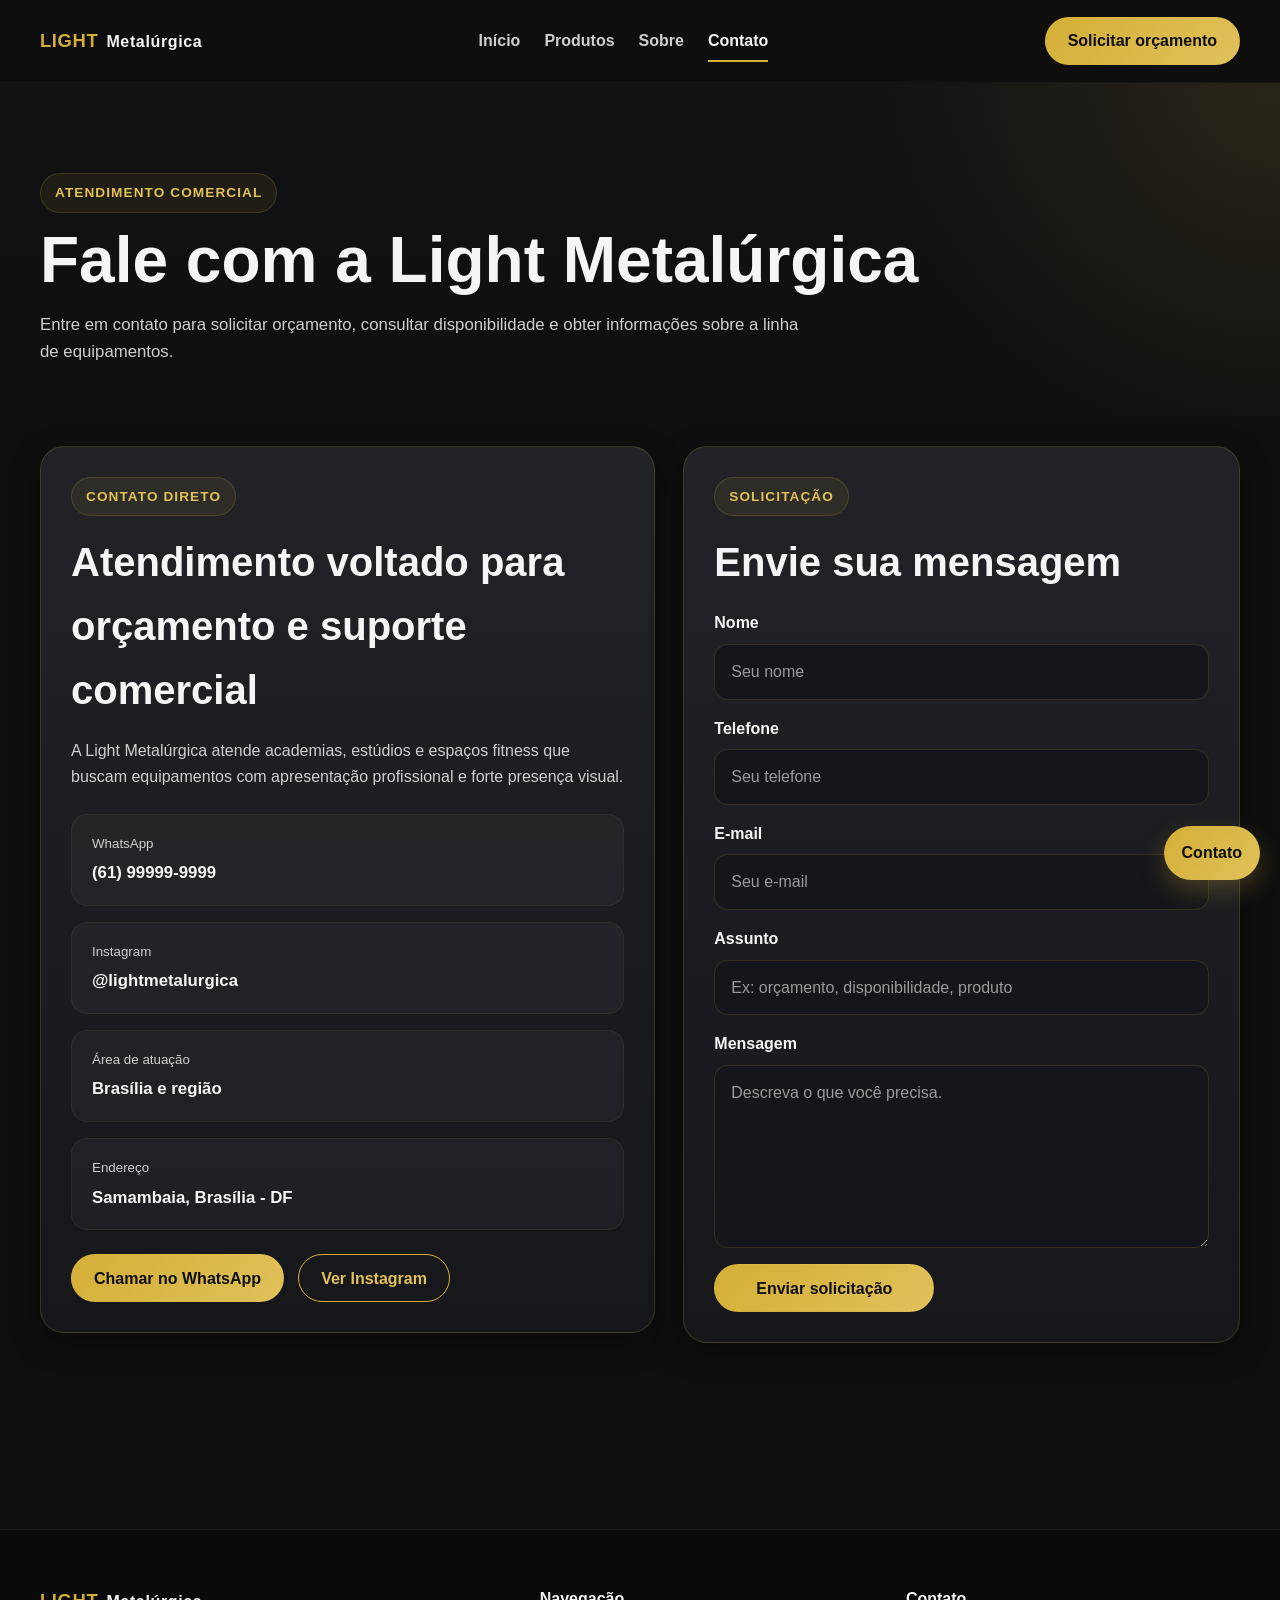
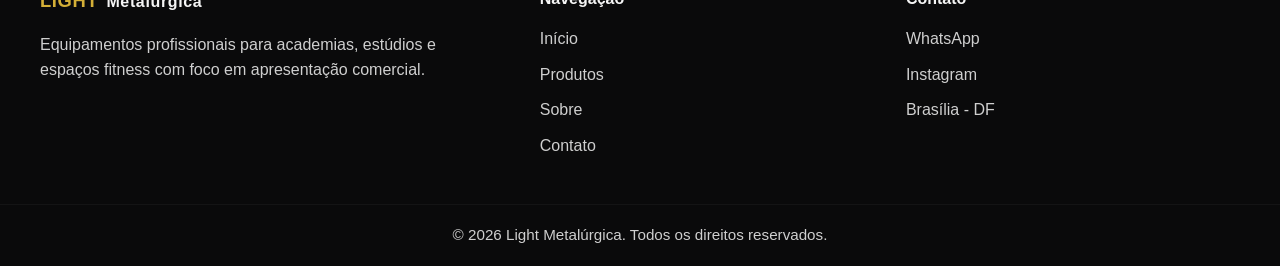
==== contato.html @ ae097895 "Add files via upload" ====
<!DOCTYPE html>
<html lang="pt-BR">
<head>
  <meta charset="UTF-8" />
  <meta name="viewport" content="width=device-width, initial-scale=1.0" />
  <meta
    name="description"
    content="Entre em contato com a Light Metalúrgica para solicitar orçamento, consultar disponibilidade e conhecer nossa linha de equipamentos."
  />
  <title>Contato | Light Metalúrgica</title>

  <link rel="stylesheet" href="./css/style.css" />
  <link rel="stylesheet" href="./css/contato.css" />
</head>
<body>
  <header class="header" id="header">
    <div class="container header-container">
      <a href="index.html" class="logo">
        <span class="logo-mark">LIGHT</span>
        <span class="logo-text">Metalúrgica</span>
      </a>

      <nav class="nav" id="nav">
        <a href="index.html" class="nav-link">Início</a>
        <a href="produtos.html" class="nav-link">Produtos</a>
        <a href="sobre.html" class="nav-link">Sobre</a>
        <a href="contato.html" class="nav-link active">Contato</a>
      </nav>

      <a href="contato.html" class="btn btn-gold header-cta">Solicitar orçamento</a>

      <button class="menu-toggle" id="menuToggle" aria-label="Abrir menu">
        <span></span>
        <span></span>
        <span></span>
      </button>
    </div>
  </header>

  <main>
    <section class="contact-hero">
      <div class="container">
        <span class="section-badge">Atendimento comercial</span>
        <h1>Fale com a Light Metalúrgica</h1>
        <p>
          Entre em contato para solicitar orçamento, consultar disponibilidade
          e obter informações sobre a linha de equipamentos.
        </p>
      </div>
    </section>

    <section class="contact-section">
      <div class="container contact-grid">
        <div class="contact-info-box">
          <span class="section-badge">Contato direto</span>
          <h2>Atendimento voltado para orçamento e suporte comercial</h2>
          <p>
            A Light Metalúrgica atende academias, estúdios e espaços fitness
            que buscam equipamentos com apresentação profissional e forte presença visual.
          </p>

          <div class="contact-cards">
            <div class="contact-card">
              <small>WhatsApp</small>
              <strong>(61) 99999-9999</strong>
            </div>

            <div class="contact-card">
              <small>Instagram</small>
              <strong>@lightmetalurgica</strong>
            </div>

            <div class="contact-card">
              <small>Área de atuação</small>
              <strong>Brasília e região</strong>
            </div>

            <div class="contact-card">
              <small>Endereço</small>
              <strong>Samambaia, Brasília - DF</strong>
            </div>
          </div>

          <div class="contact-info-actions">
            <a
              href="https://wa.me/5561999999999?text=Olá! Gostaria de solicitar um orçamento."
              target="_blank"
              rel="noopener noreferrer"
              class="btn btn-gold"
            >
              Chamar no WhatsApp
            </a>

            <a
              href="https://www.instagram.com/lightmetalurgica/"
              target="_blank"
              rel="noopener noreferrer"
              class="btn btn-outline"
            >
              Ver Instagram
            </a>
          </div>
        </div>

        <div class="contact-form-box">
          <span class="section-badge">Solicitação</span>
          <h2>Envie sua mensagem</h2>

          <form action="https://formspree.io/f/mdawdeyb" method="POST" class="contact-form">
            <div class="form-row">
              <label for="nome">Nome</label>
              <input type="text" id="nome" name="nome" placeholder="Seu nome" required />
            </div>

            <div class="form-row">
              <label for="telefone">Telefone</label>
              <input type="text" id="telefone" name="telefone" placeholder="Seu telefone" />
            </div>

            <div class="form-row">
              <label for="email">E-mail</label>
              <input type="email" id="email" name="email" placeholder="Seu e-mail" required />
            </div>

            <div class="form-row">
              <label for="assunto">Assunto</label>
              <input type="text" id="assunto" name="assunto" placeholder="Ex: orçamento, disponibilidade, produto" />
            </div>

            <div class="form-row">
              <label for="mensagem">Mensagem</label>
              <textarea
                id="mensagem"
                name="mensagem"
                rows="6"
                placeholder="Descreva o que você precisa."
                required
              ></textarea>
            </div>

            <button type="submit" class="btn btn-gold form-submit">
              Enviar solicitação
            </button>
          </form>
        </div>
      </div>
    </section>
  </main>

  <footer class="footer">
    <div class="container footer-container">
      <div class="footer-brand">
        <a href="index.html" class="logo footer-logo">
          <span class="logo-mark">LIGHT</span>
          <span class="logo-text">Metalúrgica</span>
        </a>
        <p>
          Equipamentos profissionais para academias, estúdios e espaços fitness com foco em apresentação comercial.
        </p>
      </div>

      <div class="footer-column">
        <h4>Navegação</h4>
        <a href="index.html">Início</a>
        <a href="produtos.html">Produtos</a>
        <a href="sobre.html">Sobre</a>
        <a href="contato.html">Contato</a>
      </div>

      <div class="footer-column">
        <h4>Contato</h4>
        <a href="#">WhatsApp</a>
        <a href="#">Instagram</a>
        <a href="#">Brasília - DF</a>
      </div>
    </div>

    <div class="footer-bottom">
      <p>© 2026 Light Metalúrgica. Todos os direitos reservados.</p>
    </div>
  </footer>

  <a
    href="https://wa.me/5561999999999?text=Olá! Gostaria de solicitar um orçamento."
    class="whatsapp-float"
    target="_blank"
    rel="noopener noreferrer"
    aria-label="Entrar em contato"
  >
    Contato
  </a>

  <script src="./js/script.js"></script>
</body>
</html>
---- css/style.css ----
/* =========================================
   LIGHT METALÚRGICA — STYLE.CSS
   ========================================= */

/* ---------- RESET ---------- */
* {
  margin: 0;
  padding: 0;
  box-sizing: border-box;
}

html {
  scroll-behavior: smooth;
}

body {
  font-family: Arial, Helvetica, sans-serif;
  background: #0f0f10;
  color: #f5f5f5;
  line-height: 1.6;
}

img {
  max-width: 100%;
  display: block;
}

button,
input,
textarea,
select {
  font: inherit;
}

a {
  text-decoration: none;
  color: inherit;
}

ul {
  list-style: none;
}

/* ---------- VARIÁVEIS ---------- */
:root {
  --gold: #d4af37;
  --gold-soft: #e0c15a;
  --gold-dark: #8c6a16;

  --black: #0f0f10;
  --black-soft: #17181b;
  --gray-dark: #232428;
  --gray-medium: #3c3f46;
  --gray-light: #cfcfcf;
  --white-soft: #f5f5f5;

  --border: rgba(212, 175, 55, 0.18);
  --shadow: 0 10px 30px rgba(0, 0, 0, 0.35);

  --radius-sm: 12px;
  --radius-md: 18px;
  --radius-lg: 24px;

  --container: 1200px;
  --transition: 0.3s ease;
}

/* ---------- UTILITÁRIOS ---------- */
.container {
  width: min(100% - 32px, var(--container));
  margin: 0 auto;
}

.section-heading {
  max-width: 720px;
  margin-bottom: 48px;
}

.section-heading h2 {
  font-size: clamp(2rem, 4vw, 3rem);
  line-height: 1.15;
  margin-bottom: 16px;
  color: var(--white-soft);
}

.section-heading p {
  color: var(--gray-light);
  font-size: 1rem;
}

.section-badge {
  display: inline-block;
  margin-bottom: 14px;
  padding: 8px 14px;
  border: 1px solid var(--border);
  border-radius: 999px;
  background: rgba(212, 175, 55, 0.08);
  color: var(--gold-soft);
  font-size: 0.85rem;
  font-weight: 700;
  letter-spacing: 0.08em;
  text-transform: uppercase;
}

.section-center {
  margin-top: 36px;
  text-align: center;
}

/* ---------- BOTÕES ---------- */
.btn {
  display: inline-flex;
  align-items: center;
  justify-content: center;
  min-height: 48px;
  padding: 0 22px;
  border-radius: 999px;
  font-weight: 700;
  transition: var(--transition);
  cursor: pointer;
  border: 1px solid transparent;
}

.btn-gold {
  background: linear-gradient(135deg, var(--gold), var(--gold-soft));
  color: var(--black);
}

.btn-gold:hover {
  transform: translateY(-2px);
  box-shadow: 0 10px 24px rgba(212, 175, 55, 0.25);
}

.btn-outline {
  border-color: var(--gold);
  color: var(--gold-soft);
  background: transparent;
}

.btn-outline:hover {
  background: rgba(212, 175, 55, 0.08);
  transform: translateY(-2px);
}

.text-link {
  color: var(--gold-soft);
  font-weight: 700;
  transition: var(--transition);
}

.text-link:hover {
  color: var(--gold);
}

/* ---------- HEADER ---------- */
.header {
  position: sticky;
  top: 0;
  z-index: 1000;
  background: rgba(15, 15, 16, 0.92);
  backdrop-filter: blur(10px);
  border-bottom: 1px solid rgba(255, 255, 255, 0.04);
}

.header.scrolled {
  box-shadow: var(--shadow);
}

.header-container {
  display: flex;
  align-items: center;
  justify-content: space-between;
  min-height: 82px;
  gap: 24px;
}

.logo {
  display: inline-flex;
  align-items: baseline;
  gap: 8px;
  font-weight: 800;
  letter-spacing: 0.04em;
}

.logo-mark {
  color: var(--gold);
  font-size: 1.15rem;
}

.logo-text {
  color: var(--white-soft);
  font-size: 1rem;
}

.nav {
  display: flex;
  align-items: center;
  gap: 24px;
}

.nav-link {
  position: relative;
  color: var(--gray-light);
  font-weight: 600;
  transition: var(--transition);
}

.nav-link:hover,
.nav-link.active {
  color: var(--white-soft);
}

.nav-link::after {
  content: "";
  position: absolute;
  left: 0;
  bottom: -8px;
  width: 0;
  height: 2px;
  background: var(--gold);
  transition: var(--transition);
}

.nav-link:hover::after,
.nav-link.active::after {
  width: 100%;
}

.header-cta {
  white-space: nowrap;
}

.menu-toggle {
  display: none;
  width: 48px;
  height: 48px;
  border: 1px solid var(--border);
  border-radius: 12px;
  background: transparent;
  cursor: pointer;
}

.menu-toggle span {
  display: block;
  width: 22px;
  height: 2px;
  background: var(--white-soft);
  margin: 5px auto;
  transition: var(--transition);
}

/* ---------- CARDS GERAIS ---------- */
.info-card,
.product-preview-card,
.about-preview-box,
.cta-box {
  border: 1px solid var(--border);
  background: linear-gradient(180deg, rgba(35, 36, 40, 0.96), rgba(23, 24, 27, 0.96));
  box-shadow: var(--shadow);
}

/* ---------- FOOTER ---------- */
.footer {
  margin-top: 96px;
  border-top: 1px solid rgba(255, 255, 255, 0.06);
  background: #0a0a0b;
}

.footer-container {
  padding: 56px 0 36px;
  display: grid;
  grid-template-columns: 1.4fr 1fr 1fr;
  gap: 32px;
}

.footer-brand p {
  margin-top: 16px;
  max-width: 420px;
  color: var(--gray-light);
}

.footer-column h4 {
  margin-bottom: 14px;
  color: var(--white-soft);
}

.footer-column a {
  display: block;
  margin-bottom: 10px;
  color: var(--gray-light);
  transition: var(--transition);
}

.footer-column a:hover {
  color: var(--gold-soft);
}

.footer-bottom {
  padding: 18px 16px;
  border-top: 1px solid rgba(255, 255, 255, 0.04);
  text-align: center;
  color: var(--gray-light);
  font-size: 0.95rem;
}

/* ---------- BOTÃO FLUTUANTE ---------- */
.whatsapp-float {
  position: fixed;
  right: 20px;
  bottom: 20px;
  z-index: 999;
  padding: 14px 18px;
  border-radius: 999px;
  background: linear-gradient(135deg, var(--gold), var(--gold-soft));
  color: var(--black);
  font-weight: 800;
  box-shadow: 0 10px 25px rgba(212, 175, 55, 0.25);
}

/* ---------- RESPONSIVO ---------- */
@media (max-width: 980px) {
  .header-cta {
    display: none;
  }

  .menu-toggle {
    display: block;
  }

  .nav {
    position: absolute;
    top: 82px;
    left: 0;
    width: 100%;
    padding: 20px 16px;
    background: #111214;
    border-bottom: 1px solid rgba(255, 255, 255, 0.05);
    flex-direction: column;
    align-items: flex-start;
    gap: 18px;
    opacity: 0;
    pointer-events: none;
    transform: translateY(-10px);
    transition: var(--transition);
  }

  .nav.open {
    opacity: 1;
    pointer-events: auto;
    transform: translateY(0);
  }

  .footer-container {
    grid-template-columns: 1fr;
  }
}

@media (max-width: 640px) {
  .container {
    width: min(100% - 24px, var(--container));
  }

  .section-heading {
    margin-bottom: 32px;
  }

  .section-heading h2 {
    font-size: 1.8rem;
  }

  .whatsapp-float {
    right: 14px;
    bottom: 14px;
    padding: 12px 16px;
    font-size: 0.95rem;
  }
}

input, textarea {
  padding: 12px;
  border-radius: 8px;
  border: 1px solid #ccc;
  font-size: 1rem;
}

form button {
  cursor: pointer;
}
---- css/contato.css ----
.contact-hero {
  padding: 90px 0 50px;
  background:
    radial-gradient(circle at top right, rgba(212, 175, 55, 0.12), transparent 30%),
    linear-gradient(180deg, #111214 0%, #0f0f10 100%);
}

.contact-hero h1 {
  font-size: clamp(2.5rem, 5vw, 4rem);
  margin-bottom: 18px;
  line-height: 1.05;
}

.contact-hero p {
  max-width: 760px;
  color: var(--gray-light);
  font-size: 1.05rem;
}

.contact-section {
  padding: 30px 0 90px;
}

.contact-grid {
  display: grid;
  grid-template-columns: 1.05fr 0.95fr;
  gap: 28px;
  align-items: start;
}

.contact-info-box,
.contact-form-box {
  padding: 30px;
  border-radius: var(--radius-lg);
  border: 1px solid var(--border);
  background: linear-gradient(180deg, rgba(35, 36, 40, 0.96), rgba(23, 24, 27, 0.96));
  box-shadow: var(--shadow);
}

.contact-info-box h2,
.contact-form-box h2 {
  font-size: clamp(1.8rem, 4vw, 2.5rem);
  margin-bottom: 16px;
}

.contact-info-box p {
  color: var(--gray-light);
  margin-bottom: 24px;
}

.contact-cards {
  display: grid;
  gap: 16px;
  margin-bottom: 24px;
}

.contact-card {
  padding: 18px 20px;
  border-radius: 16px;
  background: rgba(255, 255, 255, 0.03);
  border: 1px solid rgba(212, 175, 55, 0.08);
}

.contact-card small {
  display: block;
  color: var(--gray-light);
  margin-bottom: 6px;
}

.contact-card strong {
  color: var(--white-soft);
  font-size: 1.05rem;
}

.contact-info-actions {
  display: flex;
  flex-wrap: wrap;
  gap: 14px;
}

.contact-form {
  display: grid;
  gap: 16px;
}

.form-row {
  display: grid;
  gap: 8px;
}

.form-row label {
  color: var(--white-soft);
  font-weight: 600;
}

.form-row input,
.form-row textarea {
  width: 100%;
  padding: 14px 16px;
  border-radius: 14px;
  border: 1px solid rgba(212, 175, 55, 0.16);
  background: #15161a;
  color: var(--white-soft);
  outline: none;
  transition: var(--transition);
}

.form-row input::placeholder,
.form-row textarea::placeholder {
  color: #9a9a9a;
}

.form-row input:focus,
.form-row textarea:focus {
  border-color: var(--gold);
  box-shadow: 0 0 0 4px rgba(212, 175, 55, 0.12);
}

.form-submit {
  width: fit-content;
  min-width: 220px;
}

@media (max-width: 980px) {
  .contact-grid {
    grid-template-columns: 1fr;
  }

  .contact-hero {
    padding-top: 70px;
  }
}

@media (max-width: 640px) {
  .contact-info-box,
  .contact-form-box {
    padding: 22px;
  }
}
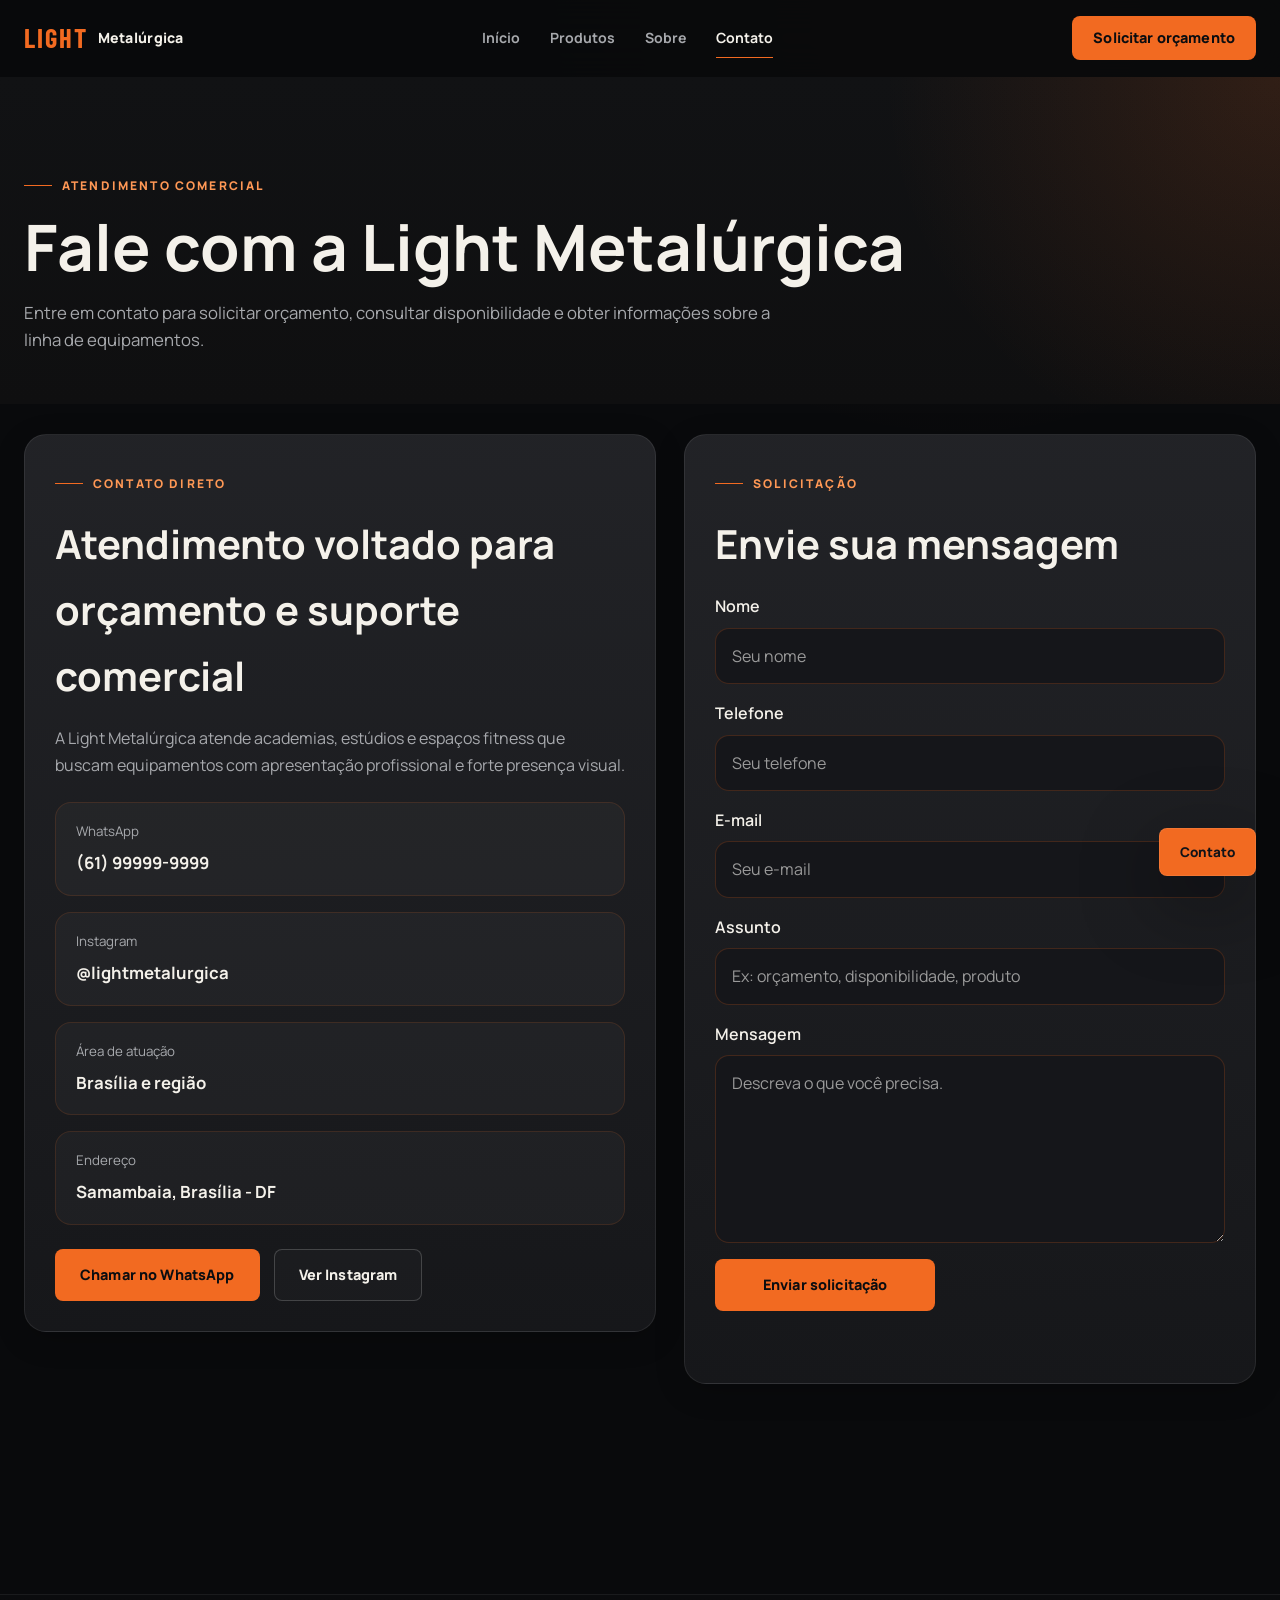
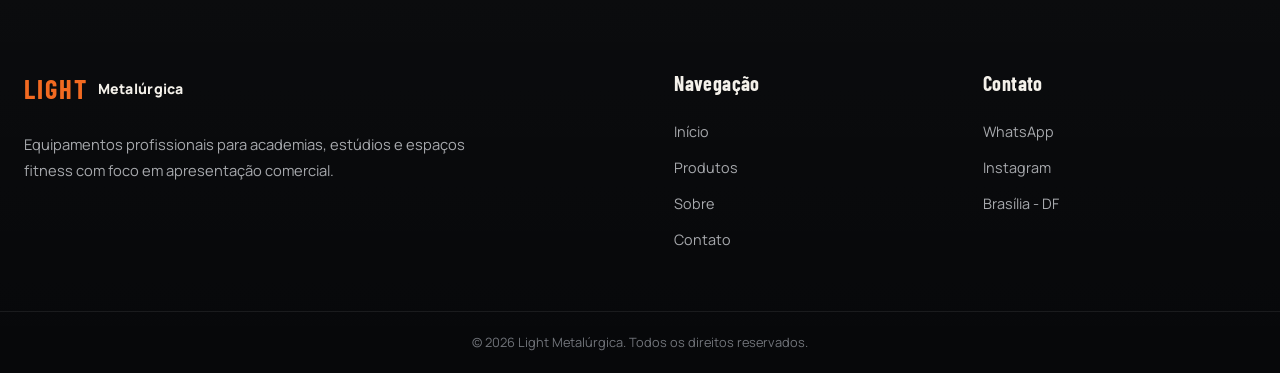
==== commit a14d6b4c: "feat(LM-009): conecta feedback do formulario a pagina de contato" ====
--- a/contato.html
+++ b/contato.html
@@ -1,195 +1,240 @@
-<!DOCTYPE html>
-<html lang="pt-BR">
-<head>
-  <meta charset="UTF-8" />
-  <meta name="viewport" content="width=device-width, initial-scale=1.0" />
-  <meta
-    name="description"
-    content="Entre em contato com a Light Metalúrgica para solicitar orçamento, consultar disponibilidade e conhecer nossa linha de equipamentos."
-  />
-  <title>Contato | Light Metalúrgica</title>
-
-  <link rel="stylesheet" href="./css/style.css" />
-  <link rel="stylesheet" href="./css/contato.css" />
-</head>
-<body>
-  <header class="header" id="header">
-    <div class="container header-container">
-      <a href="index.html" class="logo">
-        <span class="logo-mark">LIGHT</span>
-        <span class="logo-text">Metalúrgica</span>
-      </a>
-
-      <nav class="nav" id="nav">
-        <a href="index.html" class="nav-link">Início</a>
-        <a href="produtos.html" class="nav-link">Produtos</a>
-        <a href="sobre.html" class="nav-link">Sobre</a>
-        <a href="contato.html" class="nav-link active">Contato</a>
-      </nav>
-
-      <a href="contato.html" class="btn btn-gold header-cta">Solicitar orçamento</a>
-
-      <button class="menu-toggle" id="menuToggle" aria-label="Abrir menu">
-        <span></span>
-        <span></span>
-        <span></span>
-      </button>
-    </div>
-  </header>
-
-  <main>
-    <section class="contact-hero">
-      <div class="container">
-        <span class="section-badge">Atendimento comercial</span>
-        <h1>Fale com a Light Metalúrgica</h1>
-        <p>
-          Entre em contato para solicitar orçamento, consultar disponibilidade
-          e obter informações sobre a linha de equipamentos.
-        </p>
-      </div>
-    </section>
-
-    <section class="contact-section">
-      <div class="container contact-grid">
-        <div class="contact-info-box">
-          <span class="section-badge">Contato direto</span>
-          <h2>Atendimento voltado para orçamento e suporte comercial</h2>
-          <p>
-            A Light Metalúrgica atende academias, estúdios e espaços fitness
-            que buscam equipamentos com apresentação profissional e forte presença visual.
-          </p>
-
-          <div class="contact-cards">
-            <div class="contact-card">
-              <small>WhatsApp</small>
-              <strong>(61) 99999-9999</strong>
-            </div>
-
-            <div class="contact-card">
-              <small>Instagram</small>
-              <strong>@lightmetalurgica</strong>
-            </div>
-
-            <div class="contact-card">
-              <small>Área de atuação</small>
-              <strong>Brasília e região</strong>
-            </div>
-
-            <div class="contact-card">
-              <small>Endereço</small>
-              <strong>Samambaia, Brasília - DF</strong>
-            </div>
-          </div>
-
-          <div class="contact-info-actions">
-            <a
-              href="https://wa.me/5561999999999?text=Olá! Gostaria de solicitar um orçamento."
-              target="_blank"
-              rel="noopener noreferrer"
-              class="btn btn-gold"
-            >
-              Chamar no WhatsApp
-            </a>
-
-            <a
-              href="https://www.instagram.com/lightmetalurgica/"
-              target="_blank"
-              rel="noopener noreferrer"
-              class="btn btn-outline"
-            >
-              Ver Instagram
-            </a>
-          </div>
-        </div>
-
-        <div class="contact-form-box">
-          <span class="section-badge">Solicitação</span>
-          <h2>Envie sua mensagem</h2>
-
-          <form action="https://formspree.io/f/mdawdeyb" method="POST" class="contact-form">
-            <div class="form-row">
-              <label for="nome">Nome</label>
-              <input type="text" id="nome" name="nome" placeholder="Seu nome" required />
-            </div>
-
-            <div class="form-row">
-              <label for="telefone">Telefone</label>
-              <input type="text" id="telefone" name="telefone" placeholder="Seu telefone" />
-            </div>
-
-            <div class="form-row">
-              <label for="email">E-mail</label>
-              <input type="email" id="email" name="email" placeholder="Seu e-mail" required />
-            </div>
-
-            <div class="form-row">
-              <label for="assunto">Assunto</label>
-              <input type="text" id="assunto" name="assunto" placeholder="Ex: orçamento, disponibilidade, produto" />
-            </div>
-
-            <div class="form-row">
-              <label for="mensagem">Mensagem</label>
-              <textarea
-                id="mensagem"
-                name="mensagem"
-                rows="6"
-                placeholder="Descreva o que você precisa."
-                required
-              ></textarea>
-            </div>
-
-            <button type="submit" class="btn btn-gold form-submit">
-              Enviar solicitação
-            </button>
-          </form>
-        </div>
-      </div>
-    </section>
-  </main>
-
-  <footer class="footer">
-    <div class="container footer-container">
-      <div class="footer-brand">
-        <a href="index.html" class="logo footer-logo">
-          <span class="logo-mark">LIGHT</span>
-          <span class="logo-text">Metalúrgica</span>
-        </a>
-        <p>
-          Equipamentos profissionais para academias, estúdios e espaços fitness com foco em apresentação comercial.
-        </p>
-      </div>
-
-      <div class="footer-column">
-        <h4>Navegação</h4>
-        <a href="index.html">Início</a>
-        <a href="produtos.html">Produtos</a>
-        <a href="sobre.html">Sobre</a>
-        <a href="contato.html">Contato</a>
-      </div>
-
-      <div class="footer-column">
-        <h4>Contato</h4>
-        <a href="#">WhatsApp</a>
-        <a href="#">Instagram</a>
-        <a href="#">Brasília - DF</a>
-      </div>
-    </div>
-
-    <div class="footer-bottom">
-      <p>© 2026 Light Metalúrgica. Todos os direitos reservados.</p>
-    </div>
-  </footer>
-
-  <a
-    href="https://wa.me/5561999999999?text=Olá! Gostaria de solicitar um orçamento."
-    class="whatsapp-float"
-    target="_blank"
-    rel="noopener noreferrer"
-    aria-label="Entrar em contato"
-  >
-    Contato
-  </a>
-
-  <script src="./js/script.js"></script>
-</body>
-</html>+<!DOCTYPE html>
+<html lang="pt-BR">
+<head>
+  <meta charset="UTF-8" />
+  <meta name="viewport" content="width=device-width, initial-scale=1.0" />
+  <meta
+    name="description"
+    content="Entre em contato com a Light Metalúrgica para solicitar orçamento, consultar disponibilidade e conhecer nossa linha de equipamentos."
+  />
+  <title>Contato | Light Metalúrgica</title>
+
+  <link rel="stylesheet" href="./css/style.css" />
+  <link rel="stylesheet" href="./css/contato.css" />
+  <link rel="stylesheet" href="./css/contato-feedback.css" />
+</head>
+<body>
+  <header class="header" id="header">
+    <div class="container header-container">
+      <a href="index.html" class="logo" aria-label="Light Metalúrgica - Início">
+        <span class="logo-mark">LIGHT</span>
+        <span class="logo-text">Metalúrgica</span>
+      </a>
+
+      <nav class="nav" id="nav">
+        <a href="index.html" class="nav-link">Início</a>
+        <a href="produtos.html" class="nav-link">Produtos</a>
+        <a href="sobre.html" class="nav-link">Sobre</a>
+        <a href="contato.html" class="nav-link active">Contato</a>
+      </nav>
+
+      <a href="contato.html" class="btn btn-gold header-cta">Solicitar orçamento</a>
+
+      <button
+        class="menu-toggle"
+        id="menuToggle"
+        type="button"
+        aria-label="Abrir menu"
+        aria-expanded="false"
+      >
+        <span></span>
+        <span></span>
+        <span></span>
+      </button>
+    </div>
+  </header>
+
+  <main>
+    <section class="contact-hero">
+      <div class="container">
+        <span class="section-badge">Atendimento comercial</span>
+        <h1>Fale com a Light Metalúrgica</h1>
+        <p>
+          Entre em contato para solicitar orçamento, consultar disponibilidade
+          e obter informações sobre a linha de equipamentos.
+        </p>
+      </div>
+    </section>
+
+    <section class="contact-section">
+      <div class="container contact-grid">
+        <div class="contact-info-box">
+          <span class="section-badge">Contato direto</span>
+          <h2>Atendimento voltado para orçamento e suporte comercial</h2>
+          <p>
+            A Light Metalúrgica atende academias, estúdios e espaços fitness
+            que buscam equipamentos com apresentação profissional e forte presença visual.
+          </p>
+
+          <div class="contact-cards">
+            <div class="contact-card">
+              <small>WhatsApp</small>
+              <strong>(61) 99999-9999</strong>
+            </div>
+
+            <div class="contact-card">
+              <small>Instagram</small>
+              <strong>@lightmetalurgica</strong>
+            </div>
+
+            <div class="contact-card">
+              <small>Área de atuação</small>
+              <strong>Brasília e região</strong>
+            </div>
+
+            <div class="contact-card">
+              <small>Endereço</small>
+              <strong>Samambaia, Brasília - DF</strong>
+            </div>
+          </div>
+
+          <div class="contact-info-actions">
+            <a
+              href="https://wa.me/5561999999999?text=Olá! Gostaria de solicitar um orçamento."
+              target="_blank"
+              rel="noopener noreferrer"
+              class="btn btn-gold"
+            >
+              Chamar no WhatsApp
+            </a>
+
+            <a
+              href="https://www.instagram.com/lightmetalurgica/"
+              target="_blank"
+              rel="noopener noreferrer"
+              class="btn btn-outline"
+            >
+              Ver Instagram
+            </a>
+          </div>
+        </div>
+
+        <div class="contact-form-box">
+          <span class="section-badge">Solicitação</span>
+          <h2>Envie sua mensagem</h2>
+
+          <form
+            id="contactForm"
+            action="https://formspree.io/f/mdawdeyb"
+            method="POST"
+            class="contact-form"
+          >
+            <input
+              type="hidden"
+              name="_subject"
+              value="Nova solicitação pelo site Light Metalúrgica"
+            />
+
+            <div class="form-row">
+              <label for="nome">Nome</label>
+              <input
+                type="text"
+                id="nome"
+                name="nome"
+                placeholder="Seu nome"
+                autocomplete="name"
+                required
+              />
+            </div>
+
+            <div class="form-row">
+              <label for="telefone">Telefone</label>
+              <input
+                type="text"
+                id="telefone"
+                name="telefone"
+                placeholder="Seu telefone"
+                autocomplete="tel"
+                inputmode="tel"
+              />
+            </div>
+
+            <div class="form-row">
+              <label for="email">E-mail</label>
+              <input
+                type="email"
+                id="email"
+                name="email"
+                placeholder="Seu e-mail"
+                autocomplete="email"
+                required
+              />
+            </div>
+
+            <div class="form-row">
+              <label for="assunto">Assunto</label>
+              <input
+                type="text"
+                id="assunto"
+                name="assunto"
+                placeholder="Ex: orçamento, disponibilidade, produto"
+              />
+            </div>
+
+            <div class="form-row">
+              <label for="mensagem">Mensagem</label>
+              <textarea
+                id="mensagem"
+                name="mensagem"
+                rows="6"
+                placeholder="Descreva o que você precisa."
+                required
+              ></textarea>
+            </div>
+
+            <button type="submit" class="btn btn-gold form-submit">
+              Enviar solicitação
+            </button>
+          </form>
+        </div>
+      </div>
+    </section>
+  </main>
+
+  <footer class="footer">
+    <div class="container footer-container">
+      <div class="footer-brand">
+        <a href="index.html" class="logo footer-logo">
+          <span class="logo-mark">LIGHT</span>
+          <span class="logo-text">Metalúrgica</span>
+        </a>
+        <p>
+          Equipamentos profissionais para academias, estúdios e espaços fitness com foco em apresentação comercial.
+        </p>
+      </div>
+
+      <div class="footer-column">
+        <h4>Navegação</h4>
+        <a href="index.html">Início</a>
+        <a href="produtos.html">Produtos</a>
+        <a href="sobre.html">Sobre</a>
+        <a href="contato.html">Contato</a>
+      </div>
+
+      <div class="footer-column">
+        <h4>Contato</h4>
+        <a href="#">WhatsApp</a>
+        <a href="#">Instagram</a>
+        <a href="#">Brasília - DF</a>
+      </div>
+    </div>
+
+    <div class="footer-bottom">
+      <p>© 2026 Light Metalúrgica. Todos os direitos reservados.</p>
+    </div>
+  </footer>
+
+  <a
+    href="https://wa.me/5561999999999?text=Olá! Gostaria de solicitar um orçamento."
+    class="whatsapp-float"
+    target="_blank"
+    rel="noopener noreferrer"
+    aria-label="Entrar em contato"
+  >
+    Contato
+  </a>
+
+  <script src="./js/script.js"></script>
+  <script src="./js/contato.js"></script>
+</body>
+</html>
--- a/css/style.css
+++ b/css/style.css
@@ -1,8 +1,36 @@
-/* =========================================
-   LIGHT METALÚRGICA — STYLE.CSS
-   ========================================= */
-
-/* ---------- RESET ---------- */
+@import url("https://fonts.googleapis.com/css2?family=Barlow+Condensed:wght@500;600;700&family=Manrope:wght@400;500;600;700;800&display=swap");
+
+:root {
+  --gold: #c8a55b;
+  --gold-light: #e1c782;
+  --gold-dark: #8d6f32;
+
+  --bg: #090a0c;
+  --surface: #111318;
+  --surface-soft: #16191f;
+  --surface-light: #1c2027;
+
+  --text: #f4f1ea;
+  --text-muted: #a7a9ad;
+  --text-dark: #111318;
+
+  --border: rgba(255, 255, 255, 0.08);
+  --border-gold: rgba(200, 165, 91, 0.28);
+
+  --shadow-sm: 0 8px 30px rgba(0, 0, 0, 0.2);
+  --shadow-lg: 0 24px 80px rgba(0, 0, 0, 0.42);
+
+  --radius-sm: 8px;
+  --radius-md: 14px;
+  --radius-lg: 22px;
+
+  --container: 1240px;
+
+  --transition: 220ms ease;
+}
+
+/* RESET */
+
 * {
   margin: 0;
   padding: 0;
@@ -14,15 +42,32 @@
 }
 
 body {
-  font-family: Arial, Helvetica, sans-serif;
-  background: #0f0f10;
-  color: #f5f5f5;
-  line-height: 1.6;
+  min-height: 100vh;
+  overflow-x: hidden;
+
+  font-family: "Manrope", sans-serif;
+  line-height: 1.65;
+
+  color: var(--text);
+  background:
+    radial-gradient(
+      circle at 75% 0%,
+      rgba(200, 165, 91, 0.045),
+      transparent 28rem
+    ),
+    var(--bg);
+
+  -webkit-font-smoothing: antialiased;
+}
+
+body::selection {
+  background: var(--gold);
+  color: var(--text-dark);
 }
 
 img {
+  display: block;
   max-width: 100%;
-  display: block;
 }
 
 button,
@@ -32,292 +77,437 @@
   font: inherit;
 }
 
+button,
 a {
+  -webkit-tap-highlight-color: transparent;
+}
+
+a {
+  color: inherit;
   text-decoration: none;
-  color: inherit;
 }
 
 ul {
   list-style: none;
 }
 
-/* ---------- VARIÁVEIS ---------- */
-:root {
-  --gold: #d4af37;
-  --gold-soft: #e0c15a;
-  --gold-dark: #8c6a16;
-
-  --black: #0f0f10;
-  --black-soft: #17181b;
-  --gray-dark: #232428;
-  --gray-medium: #3c3f46;
-  --gray-light: #cfcfcf;
-  --white-soft: #f5f5f5;
-
-  --border: rgba(212, 175, 55, 0.18);
-  --shadow: 0 10px 30px rgba(0, 0, 0, 0.35);
-
-  --radius-sm: 12px;
-  --radius-md: 18px;
-  --radius-lg: 24px;
-
-  --container: 1200px;
-  --transition: 0.3s ease;
-}
-
-/* ---------- UTILITÁRIOS ---------- */
+/* LAYOUT */
+
 .container {
-  width: min(100% - 32px, var(--container));
-  margin: 0 auto;
+  width: min(calc(100% - 48px), var(--container));
+  margin-inline: auto;
+}
+
+section {
+  position: relative;
 }
 
 .section-heading {
-  max-width: 720px;
-  margin-bottom: 48px;
+  max-width: 760px;
+  margin-bottom: 52px;
 }
 
 .section-heading h2 {
-  font-size: clamp(2rem, 4vw, 3rem);
-  line-height: 1.15;
-  margin-bottom: 16px;
-  color: var(--white-soft);
+  max-width: 800px;
+  margin-bottom: 18px;
+
+  font-family: "Barlow Condensed", sans-serif;
+  font-size: clamp(2.7rem, 5vw, 4.4rem);
+  font-weight: 600;
+  line-height: 0.98;
+  letter-spacing: -0.02em;
+
+  color: var(--text);
 }
 
 .section-heading p {
-  color: var(--gray-light);
+  max-width: 680px;
+
   font-size: 1rem;
+  line-height: 1.75;
+
+  color: var(--text-muted);
 }
 
 .section-badge {
-  display: inline-block;
-  margin-bottom: 14px;
-  padding: 8px 14px;
-  border: 1px solid var(--border);
-  border-radius: 999px;
-  background: rgba(212, 175, 55, 0.08);
-  color: var(--gold-soft);
-  font-size: 0.85rem;
-  font-weight: 700;
-  letter-spacing: 0.08em;
+  display: inline-flex;
+  align-items: center;
+  gap: 10px;
+
+  margin-bottom: 18px;
+
+  font-size: 0.75rem;
+  font-weight: 800;
+  letter-spacing: 0.18em;
   text-transform: uppercase;
+
+  color: var(--gold-light);
+}
+
+.section-badge::before {
+  content: "";
+
+  width: 28px;
+  height: 1px;
+
+  background: var(--gold);
 }
 
 .section-center {
-  margin-top: 36px;
+  margin-top: 44px;
   text-align: center;
 }
 
-/* ---------- BOTÕES ---------- */
+/* BOTÕES */
+
 .btn {
   display: inline-flex;
   align-items: center;
   justify-content: center;
-  min-height: 48px;
-  padding: 0 22px;
-  border-radius: 999px;
-  font-weight: 700;
-  transition: var(--transition);
+  gap: 10px;
+
+  min-height: 52px;
+  padding: 0 24px;
+
+  border: 1px solid transparent;
+  border-radius: var(--radius-sm);
+
+  font-size: 0.9rem;
+  font-weight: 800;
+  letter-spacing: 0.01em;
+
   cursor: pointer;
-  border: 1px solid transparent;
+  transition:
+    transform var(--transition),
+    background var(--transition),
+    border-color var(--transition),
+    color var(--transition),
+    box-shadow var(--transition);
+}
+
+.btn:hover {
+  transform: translateY(-2px);
 }
 
 .btn-gold {
-  background: linear-gradient(135deg, var(--gold), var(--gold-soft));
-  color: var(--black);
+  background: var(--gold);
+  color: var(--text-dark);
 }
 
 .btn-gold:hover {
-  transform: translateY(-2px);
-  box-shadow: 0 10px 24px rgba(212, 175, 55, 0.25);
+  background: var(--gold-light);
+  box-shadow: 0 14px 34px rgba(200, 165, 91, 0.18);
 }
 
 .btn-outline {
+  border-color: rgba(255, 255, 255, 0.18);
+  color: var(--text);
+  background: rgba(255, 255, 255, 0.02);
+}
+
+.btn-outline:hover {
   border-color: var(--gold);
-  color: var(--gold-soft);
-  background: transparent;
-}
-
-.btn-outline:hover {
-  background: rgba(212, 175, 55, 0.08);
-  transform: translateY(-2px);
+  color: var(--gold-light);
+  background: rgba(200, 165, 91, 0.04);
 }
 
 .text-link {
-  color: var(--gold-soft);
-  font-weight: 700;
-  transition: var(--transition);
+  display: inline-flex;
+  align-items: center;
+  gap: 8px;
+
+  font-size: 0.9rem;
+  font-weight: 800;
+
+  color: var(--gold-light);
+  transition: gap var(--transition), color var(--transition);
+}
+
+.text-link::after {
+  content: "→";
 }
 
 .text-link:hover {
-  color: var(--gold);
-}
-
-/* ---------- HEADER ---------- */
+  gap: 12px;
+  color: var(--text);
+}
+
+/* HEADER */
+
 .header {
   position: sticky;
   top: 0;
   z-index: 1000;
-  background: rgba(15, 15, 16, 0.92);
-  backdrop-filter: blur(10px);
-  border-bottom: 1px solid rgba(255, 255, 255, 0.04);
+
+  background: rgba(9, 10, 12, 0.82);
+  border-bottom: 1px solid transparent;
+
+  backdrop-filter: blur(18px);
+  -webkit-backdrop-filter: blur(18px);
+
+  transition:
+    background var(--transition),
+    border-color var(--transition),
+    box-shadow var(--transition);
 }
 
 .header.scrolled {
-  box-shadow: var(--shadow);
+  background: rgba(9, 10, 12, 0.96);
+  border-color: var(--border);
+  box-shadow: 0 12px 40px rgba(0, 0, 0, 0.18);
 }
 
 .header-container {
   display: flex;
   align-items: center;
   justify-content: space-between;
-  min-height: 82px;
-  gap: 24px;
+
+  min-height: 76px;
+  gap: 34px;
 }
 
 .logo {
   display: inline-flex;
-  align-items: baseline;
-  gap: 8px;
+  align-items: center;
+  gap: 9px;
+
+  white-space: nowrap;
+}
+
+.logo-mark {
+  font-family: "Barlow Condensed", sans-serif;
+  font-size: 1.65rem;
+  font-weight: 700;
+  letter-spacing: 0.08em;
+
+  color: var(--gold);
+}
+
+.logo-text {
+  font-size: 0.88rem;
   font-weight: 800;
-  letter-spacing: 0.04em;
-}
-
-.logo-mark {
-  color: var(--gold);
-  font-size: 1.15rem;
-}
-
-.logo-text {
-  color: var(--white-soft);
-  font-size: 1rem;
+  letter-spacing: 0.02em;
+
+  color: var(--text);
 }
 
 .nav {
   display: flex;
   align-items: center;
-  gap: 24px;
+  gap: 30px;
 }
 
 .nav-link {
   position: relative;
-  color: var(--gray-light);
-  font-weight: 600;
-  transition: var(--transition);
+
+  padding: 26px 0;
+
+  font-size: 0.88rem;
+  font-weight: 700;
+
+  color: var(--text-muted);
+
+  transition: color var(--transition);
 }
 
 .nav-link:hover,
 .nav-link.active {
-  color: var(--white-soft);
+  color: var(--text);
 }
 
 .nav-link::after {
   content: "";
+
   position: absolute;
   left: 0;
-  bottom: -8px;
-  width: 0;
-  height: 2px;
+  bottom: 18px;
+
+  width: 100%;
+  height: 1px;
+
   background: var(--gold);
-  transition: var(--transition);
+
+  transform: scaleX(0);
+  transform-origin: right;
+
+  transition: transform var(--transition);
 }
 
 .nav-link:hover::after,
 .nav-link.active::after {
-  width: 100%;
+  transform: scaleX(1);
+  transform-origin: left;
 }
 
 .header-cta {
-  white-space: nowrap;
+  min-height: 44px;
+  padding-inline: 20px;
 }
 
 .menu-toggle {
   display: none;
-  width: 48px;
-  height: 48px;
+
+  width: 44px;
+  height: 44px;
+
   border: 1px solid var(--border);
-  border-radius: 12px;
+  border-radius: var(--radius-sm);
+
   background: transparent;
   cursor: pointer;
 }
 
 .menu-toggle span {
   display: block;
-  width: 22px;
-  height: 2px;
-  background: var(--white-soft);
+
+  width: 20px;
+  height: 1px;
+
   margin: 5px auto;
+
+  background: var(--text);
+
   transition: var(--transition);
 }
 
-/* ---------- CARDS GERAIS ---------- */
-.info-card,
-.product-preview-card,
-.about-preview-box,
-.cta-box {
-  border: 1px solid var(--border);
-  background: linear-gradient(180deg, rgba(35, 36, 40, 0.96), rgba(23, 24, 27, 0.96));
-  box-shadow: var(--shadow);
-}
-
-/* ---------- FOOTER ---------- */
+/* FOOTER */
+
 .footer {
-  margin-top: 96px;
-  border-top: 1px solid rgba(255, 255, 255, 0.06);
-  background: #0a0a0b;
+  margin-top: 120px;
+
+  border-top: 1px solid var(--border);
+
+  background:
+    linear-gradient(
+      180deg,
+      rgba(255, 255, 255, 0.015),
+      transparent
+    ),
+    #07080a;
 }
 
 .footer-container {
-  padding: 56px 0 36px;
   display: grid;
-  grid-template-columns: 1.4fr 1fr 1fr;
-  gap: 32px;
+  grid-template-columns: 1.7fr 0.7fr 0.8fr;
+  gap: 70px;
+
+  padding: 72px 0 48px;
 }
 
 .footer-brand p {
-  margin-top: 16px;
-  max-width: 420px;
-  color: var(--gray-light);
+  max-width: 470px;
+  margin-top: 20px;
+
+  font-size: 0.92rem;
+  line-height: 1.8;
+
+  color: var(--text-muted);
 }
 
 .footer-column h4 {
-  margin-bottom: 14px;
-  color: var(--white-soft);
+  margin-bottom: 20px;
+
+  font-family: "Barlow Condensed", sans-serif;
+  font-size: 1.25rem;
+  letter-spacing: 0.02em;
+
+  color: var(--text);
 }
 
 .footer-column a {
   display: block;
-  margin-bottom: 10px;
-  color: var(--gray-light);
-  transition: var(--transition);
+
+  width: fit-content;
+  margin-bottom: 12px;
+
+  font-size: 0.9rem;
+
+  color: var(--text-muted);
+
+  transition: color var(--transition);
 }
 
 .footer-column a:hover {
-  color: var(--gold-soft);
+  color: var(--gold-light);
 }
 
 .footer-bottom {
-  padding: 18px 16px;
-  border-top: 1px solid rgba(255, 255, 255, 0.04);
+  padding: 20px 24px;
+
+  border-top: 1px solid var(--border);
+
   text-align: center;
-  color: var(--gray-light);
-  font-size: 0.95rem;
-}
-
-/* ---------- BOTÃO FLUTUANTE ---------- */
+
+  font-size: 0.8rem;
+
+  color: #71747a;
+}
+
+/* BOTÃO FLUTUANTE */
+
 .whatsapp-float {
   position: fixed;
-  right: 20px;
-  bottom: 20px;
-  z-index: 999;
-  padding: 14px 18px;
-  border-radius: 999px;
-  background: linear-gradient(135deg, var(--gold), var(--gold-soft));
-  color: var(--black);
+  right: 24px;
+  bottom: 24px;
+  z-index: 900;
+
+  display: inline-flex;
+  align-items: center;
+  justify-content: center;
+
+  min-height: 48px;
+  padding: 0 20px;
+
+  border: 1px solid rgba(255, 255, 255, 0.08);
+  border-radius: var(--radius-sm);
+
+  background: var(--gold);
+  color: var(--text-dark);
+
+  font-size: 0.84rem;
   font-weight: 800;
-  box-shadow: 0 10px 25px rgba(212, 175, 55, 0.25);
-}
-
-/* ---------- RESPONSIVO ---------- */
+
+  box-shadow: var(--shadow-lg);
+
+  transition:
+    transform var(--transition),
+    background var(--transition);
+}
+
+.whatsapp-float:hover {
+  transform: translateY(-3px);
+  background: var(--gold-light);
+}
+
+/* FORMULÁRIOS */
+
+input,
+textarea,
+select {
+  width: 100%;
+
+  border: 1px solid var(--border);
+  border-radius: var(--radius-sm);
+
+  outline: none;
+
+  background: var(--surface);
+  color: var(--text);
+
+  transition:
+    border-color var(--transition),
+    box-shadow var(--transition);
+}
+
+input:focus,
+textarea:focus,
+select:focus {
+  border-color: var(--gold);
+  box-shadow: 0 0 0 3px rgba(200, 165, 91, 0.08);
+}
+
+/* RESPONSIVO */
+
 @media (max-width: 980px) {
   .header-cta {
     display: none;
@@ -329,60 +519,82 @@
 
   .nav {
     position: absolute;
-    top: 82px;
+    top: 76px;
     left: 0;
+
     width: 100%;
-    padding: 20px 16px;
-    background: #111214;
-    border-bottom: 1px solid rgba(255, 255, 255, 0.05);
+    padding: 18px 24px 24px;
+
+    border-bottom: 1px solid var(--border);
+
+    background: rgba(9, 10, 12, 0.98);
+
     flex-direction: column;
     align-items: flex-start;
-    gap: 18px;
+    gap: 0;
+
     opacity: 0;
     pointer-events: none;
-    transform: translateY(-10px);
-    transition: var(--transition);
+
+    transform: translateY(-8px);
+
+    transition:
+      opacity var(--transition),
+      transform var(--transition);
   }
 
   .nav.open {
     opacity: 1;
     pointer-events: auto;
+
     transform: translateY(0);
+  }
+
+  .nav-link {
+    width: 100%;
+    padding: 14px 0;
+  }
+
+  .nav-link::after {
+    display: none;
+  }
+
+  .footer-container {
+    grid-template-columns: 1fr 1fr;
+  }
+
+  .footer-brand {
+    grid-column: 1 / -1;
+  }
+}
+
+@media (max-width: 640px) {
+  .container {
+    width: min(calc(100% - 28px), var(--container));
+  }
+
+  .section-heading {
+    margin-bottom: 36px;
+  }
+
+  .section-heading h2 {
+    font-size: 2.5rem;
   }
 
   .footer-container {
     grid-template-columns: 1fr;
-  }
-}
-
-@media (max-width: 640px) {
-  .container {
-    width: min(100% - 24px, var(--container));
-  }
-
-  .section-heading {
-    margin-bottom: 32px;
-  }
-
-  .section-heading h2 {
-    font-size: 1.8rem;
+    gap: 38px;
+  }
+
+  .footer-brand {
+    grid-column: auto;
   }
 
   .whatsapp-float {
     right: 14px;
     bottom: 14px;
-    padding: 12px 16px;
-    font-size: 0.95rem;
-  }
-}
-
-input, textarea {
-  padding: 12px;
-  border-radius: 8px;
-  border: 1px solid #ccc;
-  font-size: 1rem;
-}
-
-form button {
-  cursor: pointer;
+
+    min-height: 44px;
+    padding-inline: 16px;
+  }
 }
--- a/css/contato-feedback.css
+++ b/css/contato-feedback.css
@@ -0,0 +1,25 @@
+.form-submit:disabled {
+  cursor: wait;
+  opacity: 0.72;
+  transform: none;
+}
+
+.form-status {
+  min-height: 24px;
+  margin-top: 2px;
+  font-size: 0.82rem;
+  line-height: 1.55;
+  color: var(--text-muted);
+}
+
+.form-status-loading {
+  color: var(--text-muted);
+}
+
+.form-status-success {
+  color: #a8dfb5;
+}
+
+.form-status-error {
+  color: #ffaaa5;
+}
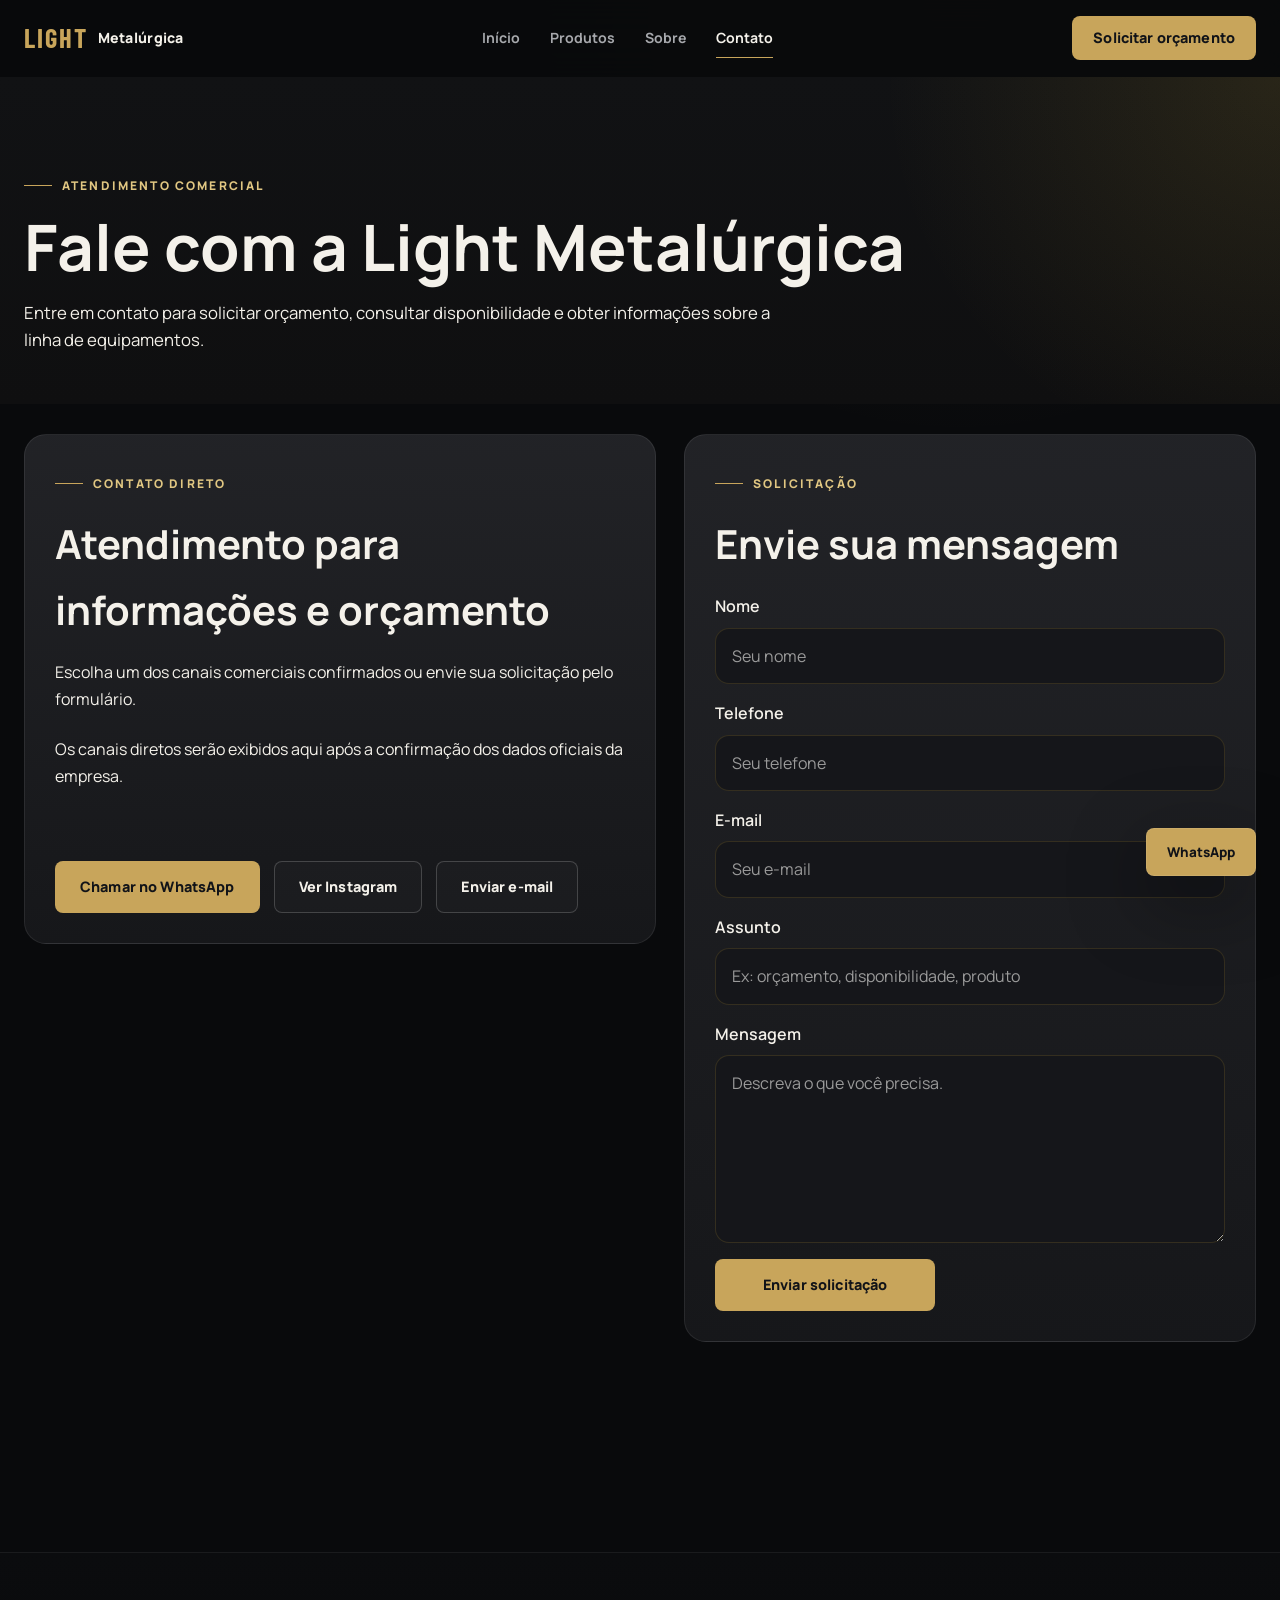
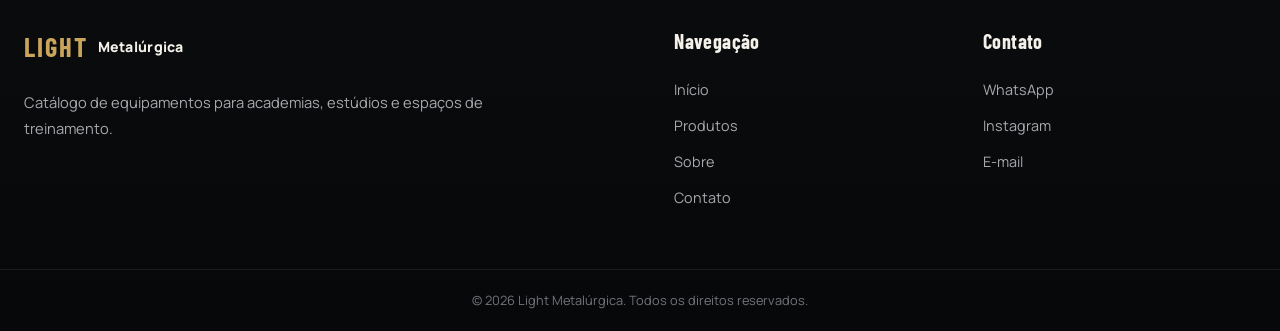
==== commit f2aea344: "feat(LM-003): remove contatos ficticios da pagina" ====
--- a/contato.html
+++ b/contato.html
@@ -11,12 +11,11 @@
 
   <link rel="stylesheet" href="./css/style.css" />
   <link rel="stylesheet" href="./css/contato.css" />
-  <link rel="stylesheet" href="./css/contato-feedback.css" />
 </head>
 <body>
   <header class="header" id="header">
     <div class="container header-container">
-      <a href="index.html" class="logo" aria-label="Light Metalúrgica - Início">
+      <a href="index.html" class="logo">
         <span class="logo-mark">LIGHT</span>
         <span class="logo-text">Metalúrgica</span>
       </a>
@@ -30,13 +29,7 @@
 
       <a href="contato.html" class="btn btn-gold header-cta">Solicitar orçamento</a>
 
-      <button
-        class="menu-toggle"
-        id="menuToggle"
-        type="button"
-        aria-label="Abrir menu"
-        aria-expanded="false"
-      >
+      <button class="menu-toggle" id="menuToggle" type="button" aria-label="Abrir menu" aria-expanded="false">
         <span></span>
         <span></span>
         <span></span>
@@ -60,52 +53,69 @@
       <div class="container contact-grid">
         <div class="contact-info-box">
           <span class="section-badge">Contato direto</span>
-          <h2>Atendimento voltado para orçamento e suporte comercial</h2>
+          <h2>Atendimento para informações e orçamento</h2>
           <p>
-            A Light Metalúrgica atende academias, estúdios e espaços fitness
-            que buscam equipamentos com apresentação profissional e forte presença visual.
+            Escolha um dos canais comerciais confirmados ou envie sua solicitação
+            pelo formulário.
           </p>
 
+          <p class="contact-pending-notice" id="contactPendingNotice">
+            Os canais diretos serão exibidos aqui após a confirmação dos dados oficiais da empresa.
+          </p>
+
           <div class="contact-cards">
-            <div class="contact-card">
-              <small>WhatsApp</small>
-              <strong>(61) 99999-9999</strong>
-            </div>
-
-            <div class="contact-card">
+            <div class="contact-card" data-contact-whatsapp-card hidden>
+              <small>WhatsApp / telefone</small>
+              <strong data-contact-whatsapp-text></strong>
+            </div>
+
+            <div class="contact-card" data-contact-instagram-card hidden>
               <small>Instagram</small>
-              <strong>@lightmetalurgica</strong>
-            </div>
-
-            <div class="contact-card">
-              <small>Área de atuação</small>
-              <strong>Brasília e região</strong>
-            </div>
-
-            <div class="contact-card">
+              <strong data-contact-instagram-text></strong>
+            </div>
+
+            <div class="contact-card" data-contact-email-card hidden>
+              <small>E-mail</small>
+              <strong data-contact-email-text></strong>
+            </div>
+
+            <div class="contact-card" data-contact-location-card hidden>
+              <small>Localidade</small>
+              <strong data-contact-location-text></strong>
+            </div>
+
+            <div class="contact-card" data-contact-address-card hidden>
               <small>Endereço</small>
-              <strong>Samambaia, Brasília - DF</strong>
+              <strong data-contact-address-text></strong>
             </div>
           </div>
+
+          <div class="contact-cards" data-contact-sellers hidden></div>
 
           <div class="contact-info-actions">
             <a
-              href="https://wa.me/5561999999999?text=Olá! Gostaria de solicitar um orçamento."
-              target="_blank"
-              rel="noopener noreferrer"
+              data-contact-whatsapp-link
               class="btn btn-gold"
+              hidden
             >
               Chamar no WhatsApp
             </a>
 
             <a
-              href="https://www.instagram.com/lightmetalurgica/"
-              target="_blank"
-              rel="noopener noreferrer"
+              data-contact-instagram-link
               class="btn btn-outline"
+              hidden
             >
               Ver Instagram
             </a>
+
+            <a
+              data-contact-email-link
+              class="btn btn-outline"
+              hidden
+            >
+              Enviar e-mail
+            </a>
           </div>
         </div>
 
@@ -113,62 +123,25 @@
           <span class="section-badge">Solicitação</span>
           <h2>Envie sua mensagem</h2>
 
-          <form
-            id="contactForm"
-            action="https://formspree.io/f/mdawdeyb"
-            method="POST"
-            class="contact-form"
-          >
-            <input
-              type="hidden"
-              name="_subject"
-              value="Nova solicitação pelo site Light Metalúrgica"
-            />
-
+          <form action="https://formspree.io/f/mdawdeyb" method="POST" class="contact-form">
             <div class="form-row">
               <label for="nome">Nome</label>
-              <input
-                type="text"
-                id="nome"
-                name="nome"
-                placeholder="Seu nome"
-                autocomplete="name"
-                required
-              />
+              <input type="text" id="nome" name="nome" placeholder="Seu nome" required />
             </div>
 
             <div class="form-row">
               <label for="telefone">Telefone</label>
-              <input
-                type="text"
-                id="telefone"
-                name="telefone"
-                placeholder="Seu telefone"
-                autocomplete="tel"
-                inputmode="tel"
-              />
+              <input type="text" id="telefone" name="telefone" placeholder="Seu telefone" />
             </div>
 
             <div class="form-row">
               <label for="email">E-mail</label>
-              <input
-                type="email"
-                id="email"
-                name="email"
-                placeholder="Seu e-mail"
-                autocomplete="email"
-                required
-              />
+              <input type="email" id="email" name="email" placeholder="Seu e-mail" required />
             </div>
 
             <div class="form-row">
               <label for="assunto">Assunto</label>
-              <input
-                type="text"
-                id="assunto"
-                name="assunto"
-                placeholder="Ex: orçamento, disponibilidade, produto"
-              />
+              <input type="text" id="assunto" name="assunto" placeholder="Ex: orçamento, disponibilidade, produto" />
             </div>
 
             <div class="form-row">
@@ -199,7 +172,7 @@
           <span class="logo-text">Metalúrgica</span>
         </a>
         <p>
-          Equipamentos profissionais para academias, estúdios e espaços fitness com foco em apresentação comercial.
+          Catálogo de equipamentos para academias, estúdios e espaços de treinamento.
         </p>
       </div>
 
@@ -213,9 +186,10 @@
 
       <div class="footer-column">
         <h4>Contato</h4>
-        <a href="#">WhatsApp</a>
-        <a href="#">Instagram</a>
-        <a href="#">Brasília - DF</a>
+        <a data-contact-whatsapp-link hidden>WhatsApp</a>
+        <a data-contact-instagram-link hidden>Instagram</a>
+        <a data-contact-email-link hidden>E-mail</a>
+        <span data-contact-location-text hidden></span>
       </div>
     </div>
 
@@ -225,16 +199,15 @@
   </footer>
 
   <a
-    href="https://wa.me/5561999999999?text=Olá! Gostaria de solicitar um orçamento."
+    data-contact-whatsapp-link
     class="whatsapp-float"
-    target="_blank"
-    rel="noopener noreferrer"
-    aria-label="Entrar em contato"
+    aria-label="Entrar em contato pelo WhatsApp"
+    hidden
   >
-    Contato
+    WhatsApp
   </a>
 
   <script src="./js/script.js"></script>
-  <script src="./js/contato.js"></script>
+  <script src="./js/contatos.js"></script>
 </body>
 </html>
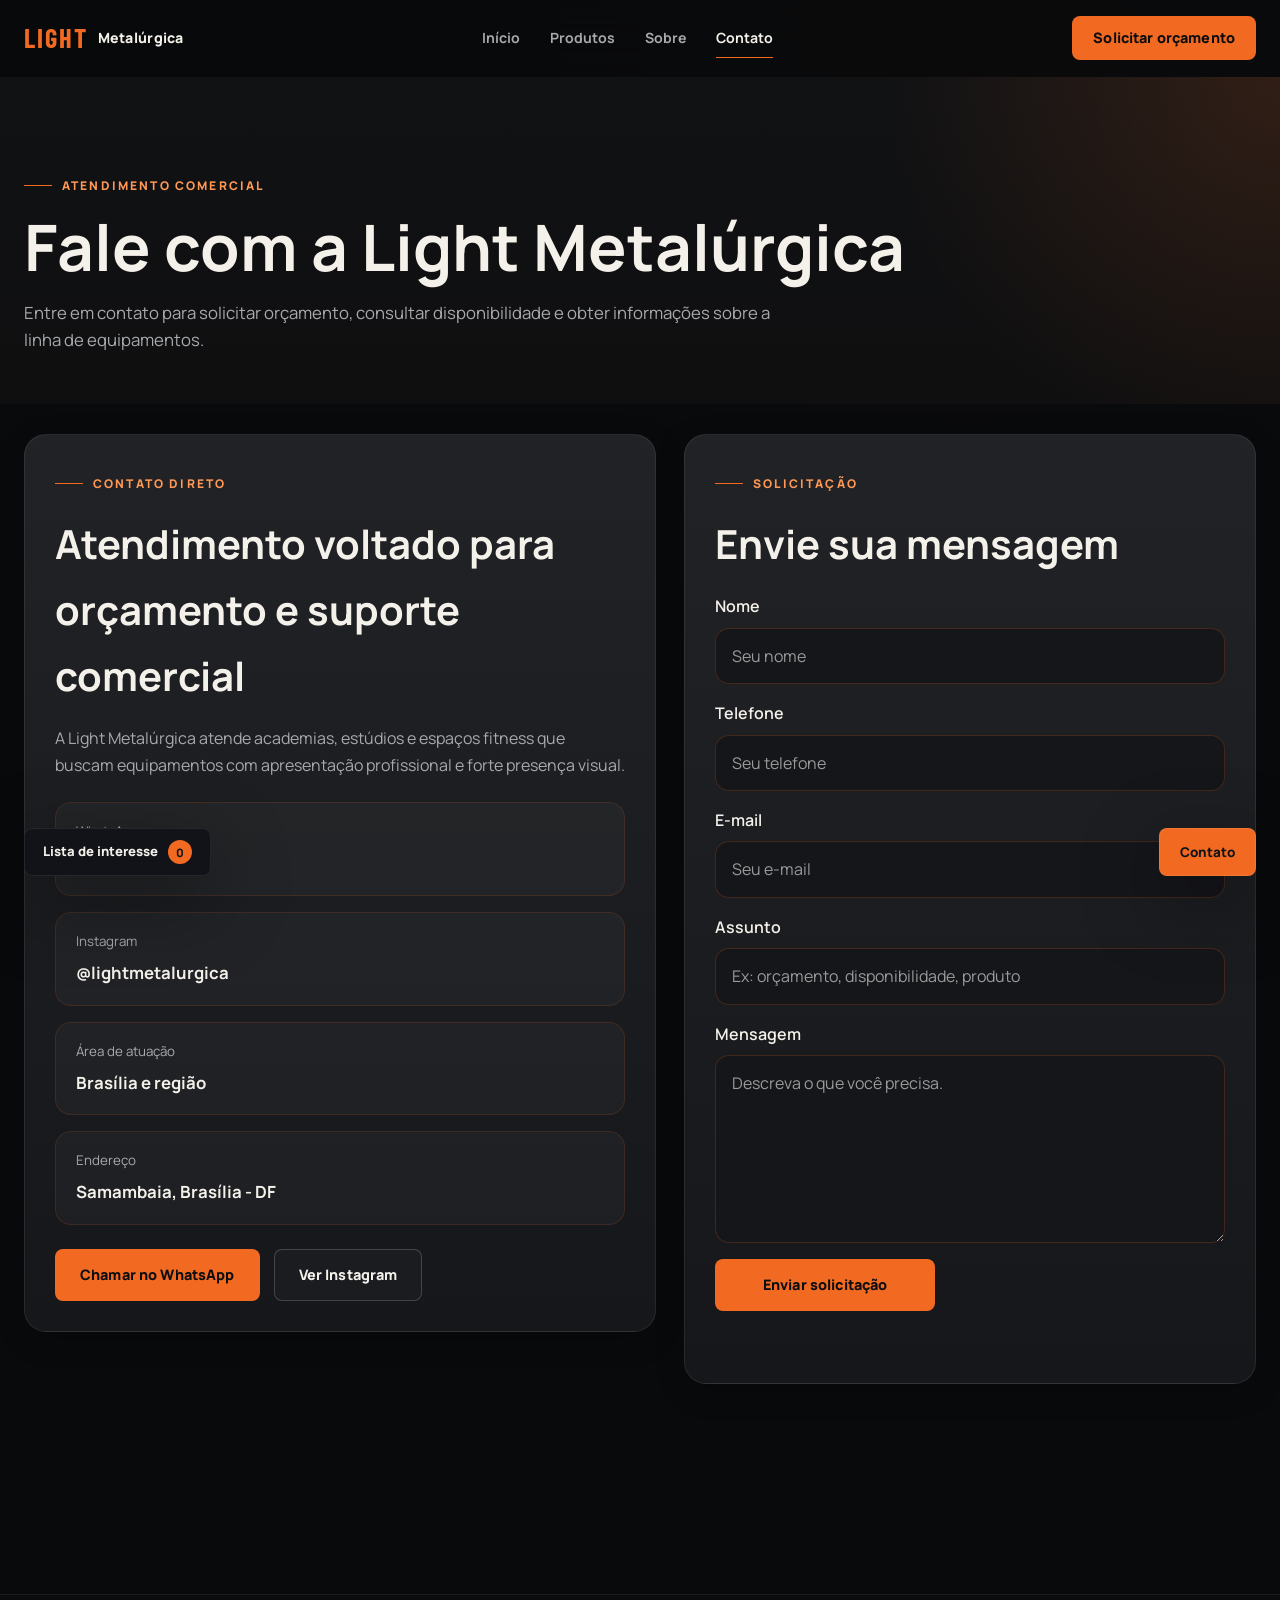
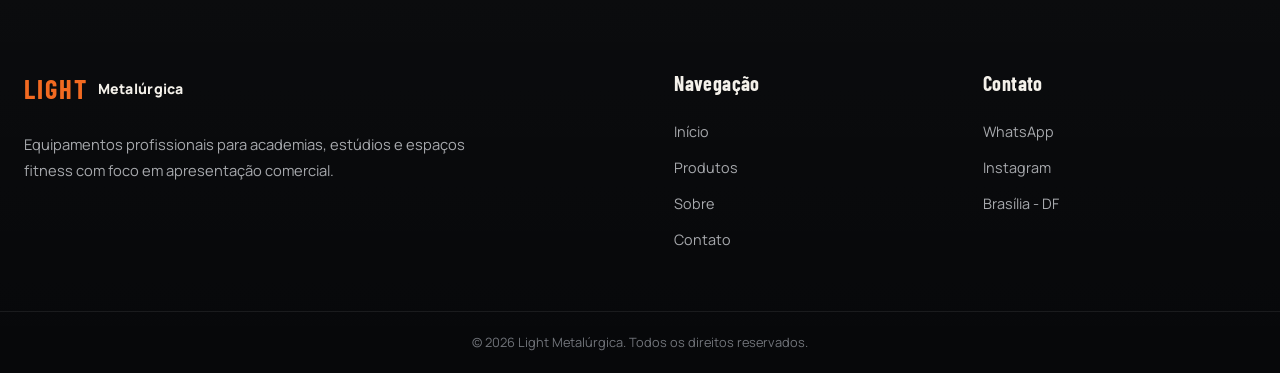
==== commit 07bb1a80: "merge: integra LM-009 na release rc-1 Integra melhorias do formulário de contato apenas na branch de" ====
--- a/contato.html
+++ b/contato.html
@@ -11,11 +11,12 @@
 
   <link rel="stylesheet" href="./css/style.css" />
   <link rel="stylesheet" href="./css/contato.css" />
+  <link rel="stylesheet" href="./css/contato-feedback.css" />
 </head>
 <body>
   <header class="header" id="header">
     <div class="container header-container">
-      <a href="index.html" class="logo">
+      <a href="index.html" class="logo" aria-label="Light Metalúrgica - Início">
         <span class="logo-mark">LIGHT</span>
         <span class="logo-text">Metalúrgica</span>
       </a>
@@ -29,7 +30,13 @@
 
       <a href="contato.html" class="btn btn-gold header-cta">Solicitar orçamento</a>
 
-      <button class="menu-toggle" id="menuToggle" type="button" aria-label="Abrir menu" aria-expanded="false">
+      <button
+        class="menu-toggle"
+        id="menuToggle"
+        type="button"
+        aria-label="Abrir menu"
+        aria-expanded="false"
+      >
         <span></span>
         <span></span>
         <span></span>
@@ -53,69 +60,52 @@
       <div class="container contact-grid">
         <div class="contact-info-box">
           <span class="section-badge">Contato direto</span>
-          <h2>Atendimento para informações e orçamento</h2>
+          <h2>Atendimento voltado para orçamento e suporte comercial</h2>
           <p>
-            Escolha um dos canais comerciais confirmados ou envie sua solicitação
-            pelo formulário.
+            A Light Metalúrgica atende academias, estúdios e espaços fitness
+            que buscam equipamentos com apresentação profissional e forte presença visual.
           </p>
 
-          <p class="contact-pending-notice" id="contactPendingNotice">
-            Os canais diretos serão exibidos aqui após a confirmação dos dados oficiais da empresa.
-          </p>
-
           <div class="contact-cards">
-            <div class="contact-card" data-contact-whatsapp-card hidden>
-              <small>WhatsApp / telefone</small>
-              <strong data-contact-whatsapp-text></strong>
-            </div>
-
-            <div class="contact-card" data-contact-instagram-card hidden>
+            <div class="contact-card">
+              <small>WhatsApp</small>
+              <strong>(61) 99999-9999</strong>
+            </div>
+
+            <div class="contact-card">
               <small>Instagram</small>
-              <strong data-contact-instagram-text></strong>
-            </div>
-
-            <div class="contact-card" data-contact-email-card hidden>
-              <small>E-mail</small>
-              <strong data-contact-email-text></strong>
-            </div>
-
-            <div class="contact-card" data-contact-location-card hidden>
-              <small>Localidade</small>
-              <strong data-contact-location-text></strong>
-            </div>
-
-            <div class="contact-card" data-contact-address-card hidden>
+              <strong>@lightmetalurgica</strong>
+            </div>
+
+            <div class="contact-card">
+              <small>Área de atuação</small>
+              <strong>Brasília e região</strong>
+            </div>
+
+            <div class="contact-card">
               <small>Endereço</small>
-              <strong data-contact-address-text></strong>
+              <strong>Samambaia, Brasília - DF</strong>
             </div>
           </div>
-
-          <div class="contact-cards" data-contact-sellers hidden></div>
 
           <div class="contact-info-actions">
             <a
-              data-contact-whatsapp-link
+              href="https://wa.me/5561999999999?text=Olá! Gostaria de solicitar um orçamento."
+              target="_blank"
+              rel="noopener noreferrer"
               class="btn btn-gold"
-              hidden
             >
               Chamar no WhatsApp
             </a>
 
             <a
-              data-contact-instagram-link
+              href="https://www.instagram.com/lightmetalurgica/"
+              target="_blank"
+              rel="noopener noreferrer"
               class="btn btn-outline"
-              hidden
             >
               Ver Instagram
             </a>
-
-            <a
-              data-contact-email-link
-              class="btn btn-outline"
-              hidden
-            >
-              Enviar e-mail
-            </a>
           </div>
         </div>
 
@@ -123,25 +113,62 @@
           <span class="section-badge">Solicitação</span>
           <h2>Envie sua mensagem</h2>
 
-          <form action="https://formspree.io/f/mdawdeyb" method="POST" class="contact-form">
+          <form
+            id="contactForm"
+            action="https://formspree.io/f/mdawdeyb"
+            method="POST"
+            class="contact-form"
+          >
+            <input
+              type="hidden"
+              name="_subject"
+              value="Nova solicitação pelo site Light Metalúrgica"
+            />
+
             <div class="form-row">
               <label for="nome">Nome</label>
-              <input type="text" id="nome" name="nome" placeholder="Seu nome" required />
+              <input
+                type="text"
+                id="nome"
+                name="nome"
+                placeholder="Seu nome"
+                autocomplete="name"
+                required
+              />
             </div>
 
             <div class="form-row">
               <label for="telefone">Telefone</label>
-              <input type="text" id="telefone" name="telefone" placeholder="Seu telefone" />
+              <input
+                type="text"
+                id="telefone"
+                name="telefone"
+                placeholder="Seu telefone"
+                autocomplete="tel"
+                inputmode="tel"
+              />
             </div>
 
             <div class="form-row">
               <label for="email">E-mail</label>
-              <input type="email" id="email" name="email" placeholder="Seu e-mail" required />
+              <input
+                type="email"
+                id="email"
+                name="email"
+                placeholder="Seu e-mail"
+                autocomplete="email"
+                required
+              />
             </div>
 
             <div class="form-row">
               <label for="assunto">Assunto</label>
-              <input type="text" id="assunto" name="assunto" placeholder="Ex: orçamento, disponibilidade, produto" />
+              <input
+                type="text"
+                id="assunto"
+                name="assunto"
+                placeholder="Ex: orçamento, disponibilidade, produto"
+              />
             </div>
 
             <div class="form-row">
@@ -172,7 +199,7 @@
           <span class="logo-text">Metalúrgica</span>
         </a>
         <p>
-          Catálogo de equipamentos para academias, estúdios e espaços de treinamento.
+          Equipamentos profissionais para academias, estúdios e espaços fitness com foco em apresentação comercial.
         </p>
       </div>
 
@@ -186,10 +213,9 @@
 
       <div class="footer-column">
         <h4>Contato</h4>
-        <a data-contact-whatsapp-link hidden>WhatsApp</a>
-        <a data-contact-instagram-link hidden>Instagram</a>
-        <a data-contact-email-link hidden>E-mail</a>
-        <span data-contact-location-text hidden></span>
+        <a href="#">WhatsApp</a>
+        <a href="#">Instagram</a>
+        <a href="#">Brasília - DF</a>
       </div>
     </div>
 
@@ -199,15 +225,16 @@
   </footer>
 
   <a
-    data-contact-whatsapp-link
+    href="https://wa.me/5561999999999?text=Olá! Gostaria de solicitar um orçamento."
     class="whatsapp-float"
-    aria-label="Entrar em contato pelo WhatsApp"
-    hidden
+    target="_blank"
+    rel="noopener noreferrer"
+    aria-label="Entrar em contato"
   >
-    WhatsApp
+    Contato
   </a>
 
   <script src="./js/script.js"></script>
-  <script src="./js/contatos.js"></script>
+  <script src="./js/contato.js"></script>
 </body>
 </html>
--- a/css/contato-feedback.css
+++ b/css/contato-feedback.css
@@ -0,0 +1,25 @@
+.form-submit:disabled {
+  cursor: wait;
+  opacity: 0.72;
+  transform: none;
+}
+
+.form-status {
+  min-height: 24px;
+  margin-top: 2px;
+  font-size: 0.82rem;
+  line-height: 1.55;
+  color: var(--text-muted);
+}
+
+.form-status-loading {
+  color: var(--text-muted);
+}
+
+.form-status-success {
+  color: #a8dfb5;
+}
+
+.form-status-error {
+  color: #ffaaa5;
+}
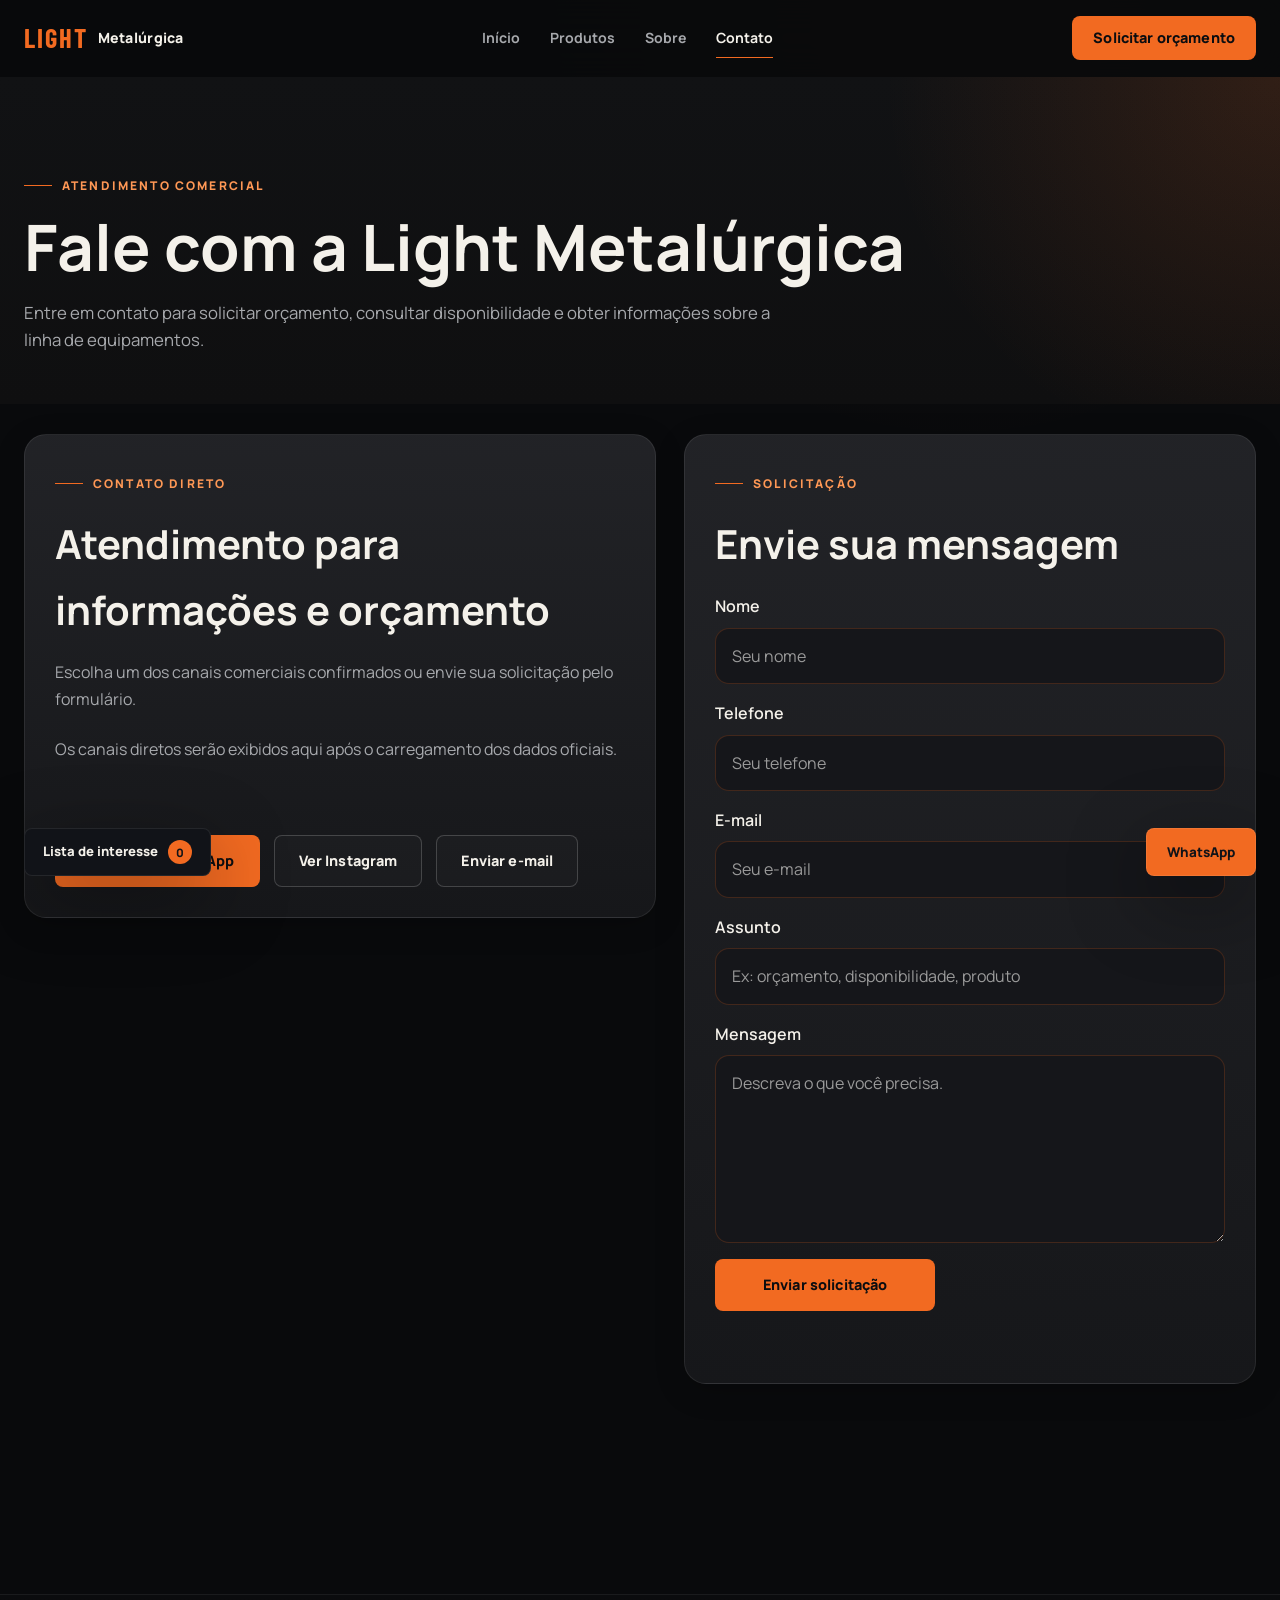
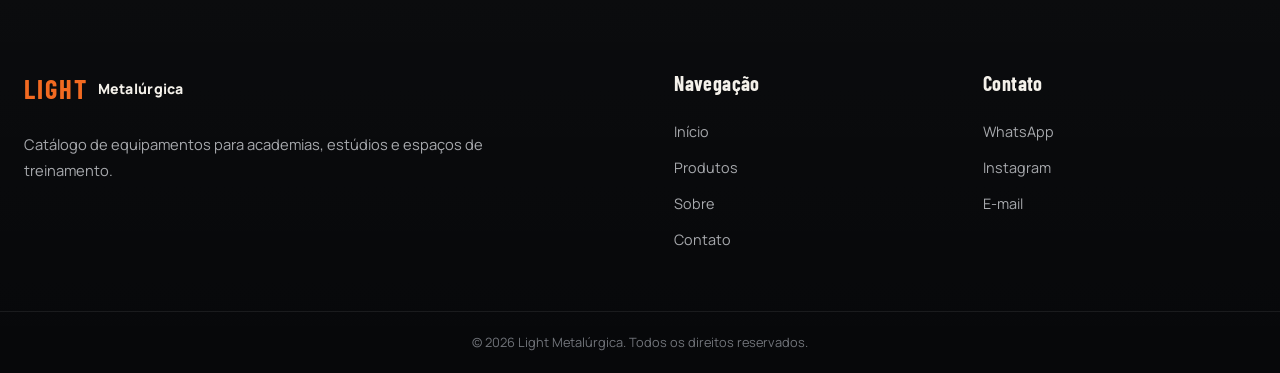
==== commit 444fd40f: "feat(LM-003): combina contatos oficiais com formulário aprimorado" ====
--- a/contato.html
+++ b/contato.html
@@ -30,13 +30,7 @@
 
       <a href="contato.html" class="btn btn-gold header-cta">Solicitar orçamento</a>
 
-      <button
-        class="menu-toggle"
-        id="menuToggle"
-        type="button"
-        aria-label="Abrir menu"
-        aria-expanded="false"
-      >
+      <button class="menu-toggle" id="menuToggle" type="button" aria-label="Abrir menu" aria-expanded="false">
         <span></span>
         <span></span>
         <span></span>
@@ -60,52 +54,48 @@
       <div class="container contact-grid">
         <div class="contact-info-box">
           <span class="section-badge">Contato direto</span>
-          <h2>Atendimento voltado para orçamento e suporte comercial</h2>
+          <h2>Atendimento para informações e orçamento</h2>
           <p>
-            A Light Metalúrgica atende academias, estúdios e espaços fitness
-            que buscam equipamentos com apresentação profissional e forte presença visual.
+            Escolha um dos canais comerciais confirmados ou envie sua solicitação pelo formulário.
+          </p>
+
+          <p class="contact-pending-notice" id="contactPendingNotice">
+            Os canais diretos serão exibidos aqui após o carregamento dos dados oficiais.
           </p>
 
           <div class="contact-cards">
-            <div class="contact-card">
-              <small>WhatsApp</small>
-              <strong>(61) 99999-9999</strong>
+            <div class="contact-card" data-contact-whatsapp-card hidden>
+              <small>WhatsApp principal</small>
+              <strong data-contact-whatsapp-text></strong>
             </div>
 
-            <div class="contact-card">
+            <div class="contact-card" data-contact-instagram-card hidden>
               <small>Instagram</small>
-              <strong>@lightmetalurgica</strong>
+              <strong data-contact-instagram-text></strong>
             </div>
 
-            <div class="contact-card">
-              <small>Área de atuação</small>
-              <strong>Brasília e região</strong>
+            <div class="contact-card" data-contact-email-card hidden>
+              <small>E-mail</small>
+              <strong data-contact-email-text></strong>
             </div>
 
-            <div class="contact-card">
+            <div class="contact-card" data-contact-location-card hidden>
+              <small>Localidade</small>
+              <strong data-contact-location-text></strong>
+            </div>
+
+            <div class="contact-card" data-contact-address-card hidden>
               <small>Endereço</small>
-              <strong>Samambaia, Brasília - DF</strong>
+              <strong data-contact-address-text></strong>
             </div>
           </div>
 
+          <div class="contact-cards" data-contact-sellers hidden></div>
+
           <div class="contact-info-actions">
-            <a
-              href="https://wa.me/5561999999999?text=Olá! Gostaria de solicitar um orçamento."
-              target="_blank"
-              rel="noopener noreferrer"
-              class="btn btn-gold"
-            >
-              Chamar no WhatsApp
-            </a>
-
-            <a
-              href="https://www.instagram.com/lightmetalurgica/"
-              target="_blank"
-              rel="noopener noreferrer"
-              class="btn btn-outline"
-            >
-              Ver Instagram
-            </a>
+            <a data-contact-whatsapp-link class="btn btn-gold" hidden>Chamar no WhatsApp</a>
+            <a data-contact-instagram-link class="btn btn-outline" hidden>Ver Instagram</a>
+            <a data-contact-email-link class="btn btn-outline" hidden>Enviar e-mail</a>
           </div>
         </div>
 
@@ -119,72 +109,34 @@
             method="POST"
             class="contact-form"
           >
-            <input
-              type="hidden"
-              name="_subject"
-              value="Nova solicitação pelo site Light Metalúrgica"
-            />
+            <input type="hidden" name="_subject" value="Nova solicitação pelo site Light Metalúrgica" />
 
             <div class="form-row">
               <label for="nome">Nome</label>
-              <input
-                type="text"
-                id="nome"
-                name="nome"
-                placeholder="Seu nome"
-                autocomplete="name"
-                required
-              />
+              <input type="text" id="nome" name="nome" placeholder="Seu nome" autocomplete="name" required />
             </div>
 
             <div class="form-row">
               <label for="telefone">Telefone</label>
-              <input
-                type="text"
-                id="telefone"
-                name="telefone"
-                placeholder="Seu telefone"
-                autocomplete="tel"
-                inputmode="tel"
-              />
+              <input type="text" id="telefone" name="telefone" placeholder="Seu telefone" autocomplete="tel" inputmode="tel" />
             </div>
 
             <div class="form-row">
               <label for="email">E-mail</label>
-              <input
-                type="email"
-                id="email"
-                name="email"
-                placeholder="Seu e-mail"
-                autocomplete="email"
-                required
-              />
+              <input type="email" id="email" name="email" placeholder="Seu e-mail" autocomplete="email" required />
             </div>
 
             <div class="form-row">
               <label for="assunto">Assunto</label>
-              <input
-                type="text"
-                id="assunto"
-                name="assunto"
-                placeholder="Ex: orçamento, disponibilidade, produto"
-              />
+              <input type="text" id="assunto" name="assunto" placeholder="Ex: orçamento, disponibilidade, produto" />
             </div>
 
             <div class="form-row">
               <label for="mensagem">Mensagem</label>
-              <textarea
-                id="mensagem"
-                name="mensagem"
-                rows="6"
-                placeholder="Descreva o que você precisa."
-                required
-              ></textarea>
+              <textarea id="mensagem" name="mensagem" rows="6" placeholder="Descreva o que você precisa." required></textarea>
             </div>
 
-            <button type="submit" class="btn btn-gold form-submit">
-              Enviar solicitação
-            </button>
+            <button type="submit" class="btn btn-gold form-submit">Enviar solicitação</button>
           </form>
         </div>
       </div>
@@ -198,9 +150,7 @@
           <span class="logo-mark">LIGHT</span>
           <span class="logo-text">Metalúrgica</span>
         </a>
-        <p>
-          Equipamentos profissionais para academias, estúdios e espaços fitness com foco em apresentação comercial.
-        </p>
+        <p>Catálogo de equipamentos para academias, estúdios e espaços de treinamento.</p>
       </div>
 
       <div class="footer-column">
@@ -213,9 +163,10 @@
 
       <div class="footer-column">
         <h4>Contato</h4>
-        <a href="#">WhatsApp</a>
-        <a href="#">Instagram</a>
-        <a href="#">Brasília - DF</a>
+        <a data-contact-whatsapp-link hidden>WhatsApp</a>
+        <a data-contact-instagram-link hidden>Instagram</a>
+        <a data-contact-email-link hidden>E-mail</a>
+        <span data-contact-location-text hidden></span>
       </div>
     </div>
 
@@ -224,14 +175,8 @@
     </div>
   </footer>
 
-  <a
-    href="https://wa.me/5561999999999?text=Olá! Gostaria de solicitar um orçamento."
-    class="whatsapp-float"
-    target="_blank"
-    rel="noopener noreferrer"
-    aria-label="Entrar em contato"
-  >
-    Contato
+  <a data-contact-whatsapp-link class="whatsapp-float" aria-label="Entrar em contato pelo WhatsApp" hidden>
+    WhatsApp
   </a>
 
   <script src="./js/script.js"></script>
